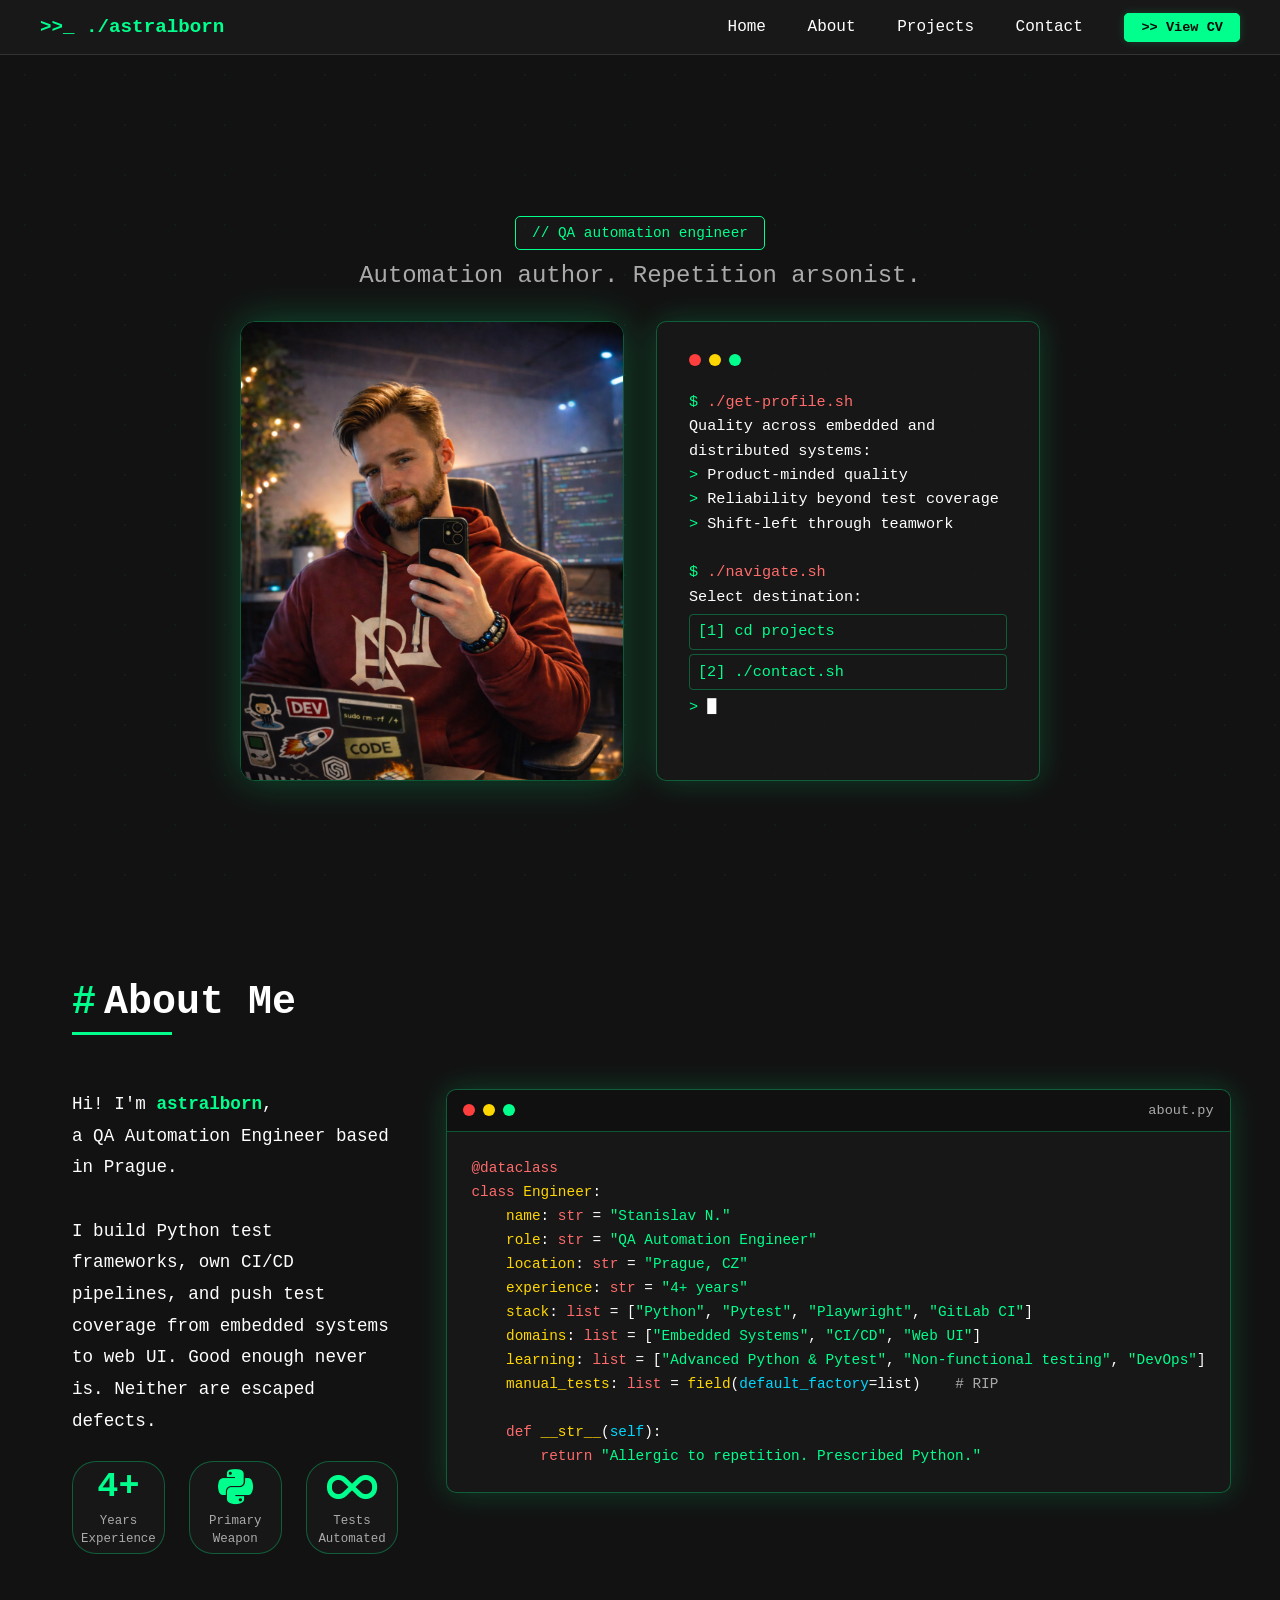
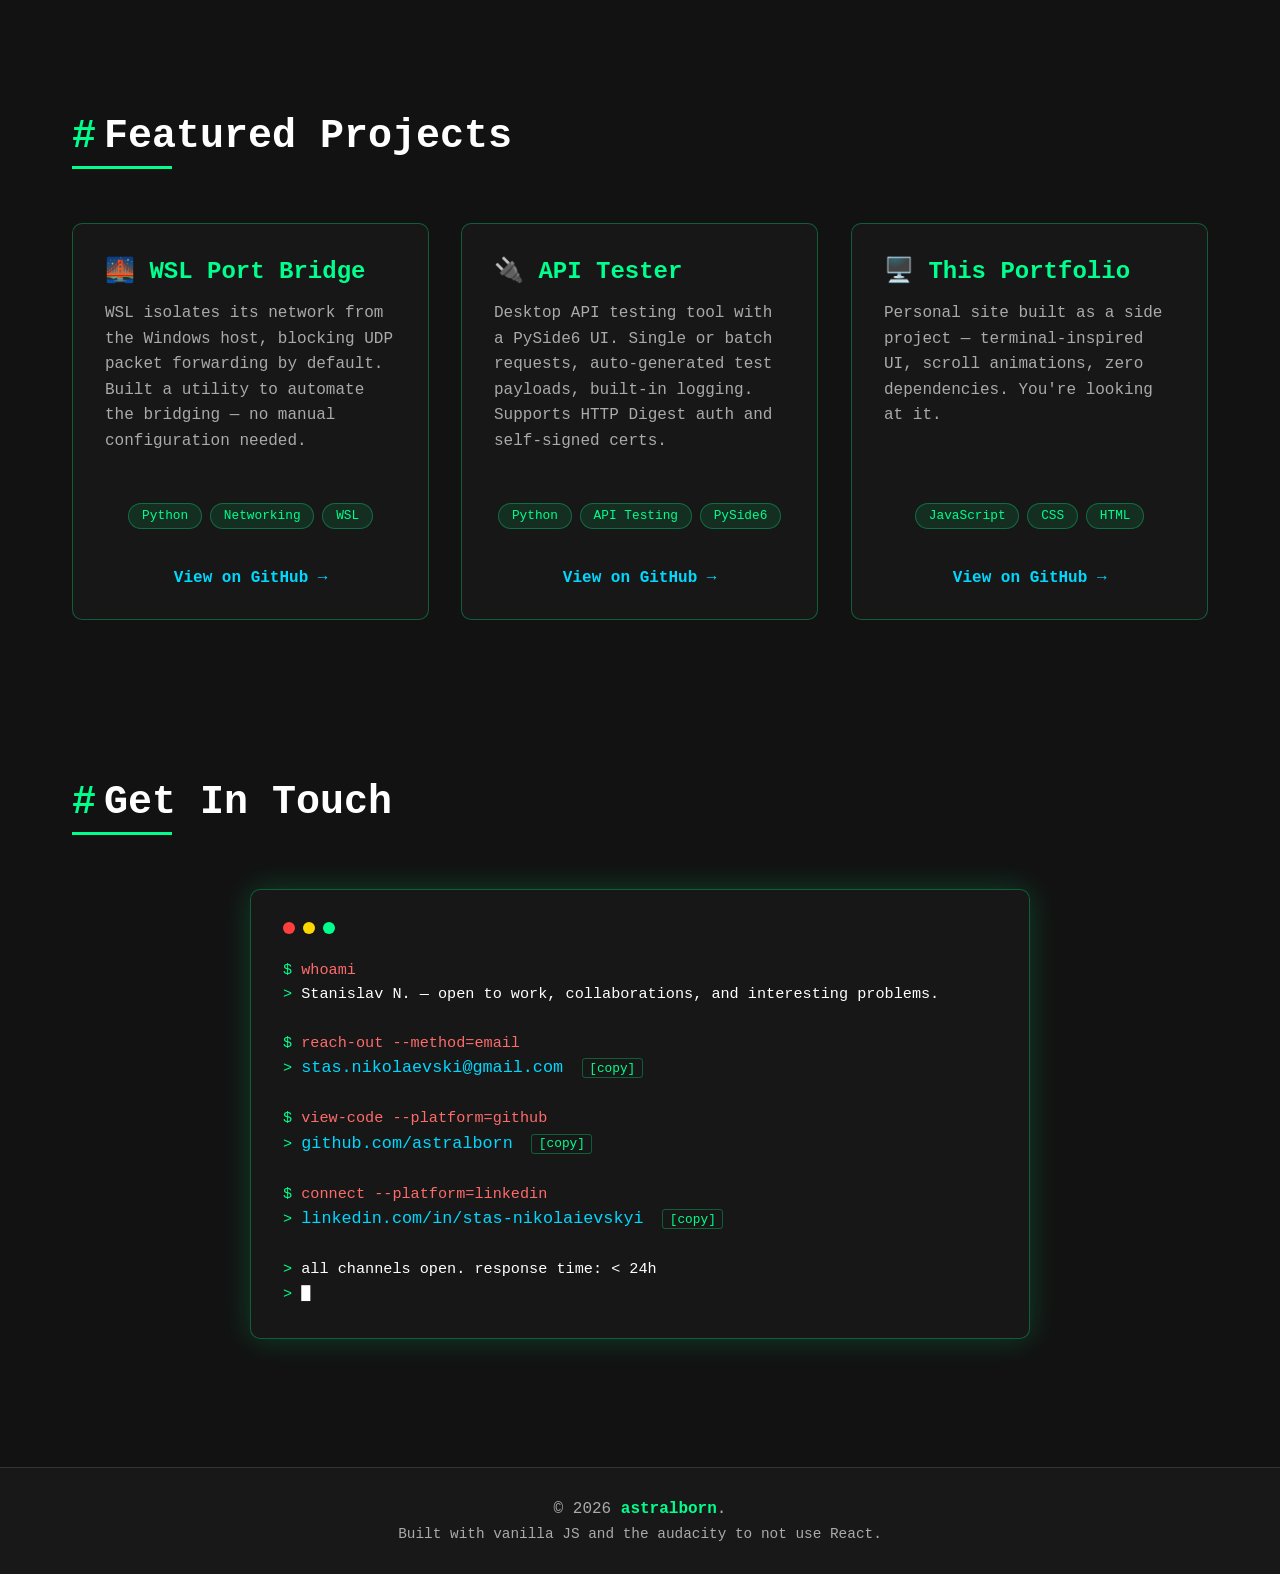
==== index.html @ e3ad7080 "Update hero copy to emphasize teamwork in shift-left quality" ====
<!DOCTYPE html>
<html lang="en">
<head>
    <meta charset="UTF-8">
    <meta name="viewport" content="width=device-width, initial-scale=1.0">
    <title>astralborn | Personal Web </title>
    <meta name="description" content="Stanislav N. — QA Automation Engineer based in Prague. Python, Pytest, Playwright, embedded systems, CI/CD.">
    <meta name="author" content="astralborn">
    <link rel="icon" href="src/assets/images/favicon.svg" type="image/svg+xml">
    <meta name="theme-color" content="#121212">

    <meta property="og:title" content="Stanislav N. — QA Automation Engineer">
    <meta property="og:description" content="QA Automation Engineer based in Prague. Python, Pytest, Playwright, embedded systems, CI/CD.">
    <meta property="og:type" content="website">
    <meta property="og:url" content="https://astralborn.github.io">
    <meta property="og:image" content="https://astralborn.github.io/src/assets/images/mockup.png">
    <meta name="twitter:card" content="summary_large_image">
    <meta name="twitter:title" content="Stanislav N. — QA Automation Engineer">
    <meta name="twitter:description" content="QA Automation Engineer based in Prague. Python, Pytest, Playwright, embedded systems, CI/CD.">
    <meta name="twitter:image" content="https://astralborn.github.io/src/assets/images/mockup.png">

    <link rel="stylesheet" href="src/css/main.css">
    <link rel="stylesheet" href="src/css/components.css">
    <link rel="stylesheet" href="src/css/animations.css">
    <link rel="stylesheet" href="https://cdnjs.cloudflare.com/ajax/libs/font-awesome/6.5.0/css/all.min.css">
</head>
<body>

<nav>
    <div class="nav-content">
        <div class="logo">&gt;&gt;_ ./astralborn <span class="logo-sign"></span></div>
        <div class="hamburger" id="hamburger">
            <span></span>
            <span></span>
            <span></span>
        </div>
        <div class="nav-links" id="navLinks">
            <a href="#home">Home</a>
            <a href="#about">About</a>
            <a href="#projects">Projects</a>
            <a href="#contact">Contact</a>
            <a href="src/assets/CV_Nikolaievskyi.pdf" target="_blank" rel="noopener noreferrer" class="btn btn-primary btn-cv"> >> View CV</a>
        </div>
    </div>
</nav>

<section class="hero" id="home">
    <div class="hero-content fade-in">
        <div class="tag">// QA automation engineer</div>
        <h1 class="sr-only">Stanislav N. — QA Automation Engineer</h1>
        <p class="subtitle">Automation author. Repetition arsonist.</p>

        <div class="hero-grid">
            <!-- PHOTO LEFT -->
            <img src="src/assets/images/photo.png" alt="" class="hero-photo"/>

            <!-- TERMINAL RIGHT -->
            <div class="terminal-window hero-terminal">
                <div class="terminal-header">
                    <div class="terminal-dot dot-red"></div>
                    <div class="terminal-dot dot-yellow"></div>
                    <div class="terminal-dot dot-green"></div>
                </div>
                <div class="terminal-text">
                    <p><span class="prompt">$</span> <span class="command">./get-profile.sh</span></p>
                    <p class="output">Quality across embedded and distributed systems:</p>
                    <p class="output"><span class="prompt">&gt;</span> Product-minded quality</p>
                    <p class="output"><span class="prompt">&gt;</span> Reliability beyond test coverage</p>
                    <p class="output"><span class="prompt">&gt;</span> Shift-left through teamwork</p>
                    <br>
                    <p><span class="prompt">$</span> <span class="command">./navigate.sh</span></p>
                    <p class="output">Select destination:</p>
                    <a href="#projects" class="terminal-nav-link">[1] cd projects</a>
                    <a href="#contact" class="terminal-nav-link">[2] ./contact.sh</a>
                    <p><span class="prompt">&gt;</span> <span class="cursor">█</span></p>
                </div>
            </div>
        </div>
    </div>
</section>

<section id="about">
    <h2>About Me</h2>
    <div class="about-container">
        <div class="about-content about-content--custom fade-in">
            <div class="about-text about-text-col">
                <p class="about-intro">
                    Hi! I'm <span class="highlight">astralborn</span>,<br>
                    a QA Automation Engineer based in Prague.<br><br>
                    I build Python test frameworks, own CI/CD pipelines, and push test coverage
                    from embedded systems to web UI. Good enough never is. Neither are escaped defects.
                </p>
                <div class="about-stats about-stats--push">
                    <div class="stat-item">
                        <div class="stat-number">4+</div>
                        <div class="stat-label">Years Experience</div>
                    </div>
                    <div class="stat-item">
                        <i class="fa-brands fa-python stat-icon"></i>
                        <div class="stat-label">Primary Weapon</div>
                    </div>
                    <div class="stat-item">
                        <i class="fa-solid fa-infinity stat-icon"></i>
                        <div class="stat-label">Tests Automated</div>
                    </div>
                </div>
            </div>

            <div class="about-image">
                <div class="code-window">
                    <div class="code-header">
                        <div class="code-dot dot-red"></div>
                        <div class="code-dot dot-yellow"></div>
                        <div class="code-dot dot-green"></div>
                        <span class="code-title">about.py</span>
                    </div>
                    <div class="code-content code-content--large">
<pre><code><span class="code-keyword">@dataclass</span>
<span class="code-keyword">class</span> <span class="code-variable">Engineer</span>:
    <span class="code-variable">name</span>: <span class="code-keyword">str</span> = <span class="code-string">"Stanislav N."</span>
    <span class="code-variable">role</span>: <span class="code-keyword">str</span> = <span class="code-string">"QA Automation Engineer"</span>
    <span class="code-variable">location</span>: <span class="code-keyword">str</span> = <span class="code-string">"Prague, CZ"</span>
    <span class="code-variable">experience</span>: <span class="code-keyword">str</span> = <span class="code-string">"4+ years"</span>
    <span class="code-variable">stack</span>: <span class="code-keyword">list</span> = [<span class="code-string">"Python"</span>, <span class="code-string">"Pytest"</span>, <span class="code-string">"Playwright"</span>, <span class="code-string">"GitLab CI"</span>]
    <span class="code-variable">domains</span>: <span class="code-keyword">list</span> = [<span class="code-string">"Embedded Systems"</span>, <span class="code-string">"CI/CD"</span>, <span class="code-string">"Web UI"</span>]
    <span class="code-variable">learning</span>: <span class="code-keyword">list</span> = [<span class="code-string">"Advanced Python & Pytest"</span>, <span class="code-string">"Non-functional testing"</span>, <span class="code-string">"DevOps"</span>]
    <span class="code-variable">manual_tests</span>: <span class="code-keyword">list</span> = <span class="code-variable">field</span>(<span class="code-property">default_factory</span>=list)    <span class="code-comment"># RIP</span>

    <span class="code-keyword">def</span> <span class="code-variable">__str__</span>(<span class="code-property">self</span>):
        <span class="code-keyword">return</span> <span class="code-string">"Allergic to repetition. Prescribed Python."</span></code></pre>
                    </div>
                </div>
            </div>
        </div>
    </div>
</section>

<section id="projects">
    <h2>Featured Projects</h2>
    <div class="projects-grid">
        <div class="project-card project-card--col fade-in">
            <h3>🌉 WSL Port Bridge</h3>
            <p>WSL isolates its network from the Windows host, blocking UDP packet forwarding by default. Built a utility to automate the bridging — no manual configuration needed.</p>
            <div class="project-card-footer">
                <div class="blog-tags blog-tags--center">
                    <span class="blog-tag">Python</span>
                    <span class="blog-tag">Networking</span>
                    <span class="blog-tag">WSL</span>
                </div>
                <a href="https://github.com/Astralborn/WindowsWslPortBridge" target="_blank" rel="noopener noreferrer" class="project-link">View on GitHub &rarr;</a>
            </div>
        </div>

        <div class="project-card project-card--col project-card--delay-1 fade-in">
            <h3>🔌 API Tester</h3>
            <p>Desktop API testing tool with a PySide6 UI. Single or batch requests, auto-generated test payloads, built-in logging. Supports HTTP Digest auth and self-signed certs.</p>
            <div class="project-card-footer">
                <div class="blog-tags blog-tags--center">
                    <span class="blog-tag">Python</span>
                    <span class="blog-tag">API Testing</span>
                    <span class="blog-tag">PySide6</span>
                </div>
                <a href="https://github.com/Astralborn/API-tester" target="_blank" rel="noopener noreferrer" class="project-link">View on GitHub &rarr;</a>
            </div>
        </div>

        <div class="project-card project-card--col project-card--delay-2 fade-in">
            <h3>🖥️ This Portfolio</h3>
            <p>Personal site built as a side project — terminal-inspired UI, scroll animations, zero dependencies. You're looking at it.</p>
            <div class="project-card-footer">
                <div class="blog-tags blog-tags--center">
                    <span class="blog-tag">JavaScript</span>
                    <span class="blog-tag">CSS</span>
                    <span class="blog-tag">HTML</span>
                </div>
                <a href="https://github.com/astralborn/astralborn.github.io" target="_blank" rel="noopener noreferrer" class="project-link">View on GitHub &rarr;</a>
            </div>
        </div>
    </div>
</section>

<section id="contact">
    <h2>Get In Touch</h2>
    <div class="contact-container">
        <div class="terminal-window contact-terminal fade-in">
            <div class="terminal-header">
                <div class="terminal-dot dot-red"></div>
                <div class="terminal-dot dot-yellow"></div>
                <div class="terminal-dot dot-green"></div>
            </div>
            <div class="terminal-text contact-terminal-text">

                <p><span class="prompt">$</span><span class="command"> whoami</span></p>
                <p><span class="prompt">&gt;</span> <span class="output">Stanislav N. — open to work, collaborations, and interesting problems.</span></p>

                <br>

                <p><span class="prompt">$</span><span class="command"> reach-out --method=email</span></p>
                <p>
                    <span class="prompt">&gt;</span>
                    <a href="mailto:stas.nikolaevski@gmail.com" class="link contact-link">stas.nikolaevski@gmail.com</a>
                    <button class="copy-btn" data-copy="stas.nikolaevski@gmail.com">[copy]</button>
                </p>

                <br>

                <p><span class="prompt">$</span><span class="command"> view-code --platform=github</span></p>
                <p>
                    <span class="prompt">&gt;</span>
                    <a href="https://github.com/astralborn" target="_blank" rel="noopener noreferrer" class="link contact-link">github.com/astralborn</a>
                    <button class="copy-btn" data-copy="github.com/astralborn">[copy]</button>
                </p>

                <br>

                <p><span class="prompt">$</span><span class="command"> connect --platform=linkedin</span></p>
                <p>
                    <span class="prompt">&gt;</span>
                    <a href="https://linkedin.com/in/stas-nikolaievskyi" target="_blank" rel="noopener noreferrer" class="link contact-link">linkedin.com/in/stas-nikolaievskyi</a>
                    <button class="copy-btn" data-copy="linkedin.com/in/stas-nikolaievskyi">[copy]</button>
                </p>

                <br>
                <p><span class="prompt">&gt;</span> <span class="output">all channels open. response time: &lt; 24h</span></p>
                <p><span class="prompt">&gt;</span> <span class="cursor">█</span></p>

            </div>
        </div>
    </div>
</section>

<footer>
    <p>&copy; <span id="year"></span> <span class="signature">astralborn</span>.</p>
    <p class="footer-sub">Built with vanilla JS and the audacity to not use React.</p>
</footer>

<script src="src/js/main.js"></script>
</body>
</html>

<!-- End of file -->
---- src/css/main.css ----
* {
    margin: 0;
    padding: 0;
    box-sizing: border-box;
}

.sr-only {
    position: absolute;
    width: 1px;
    height: 1px;
    padding: 0;
    margin: -1px;
    overflow: hidden;
    clip: rect(0, 0, 0, 0);
    white-space: nowrap;
    border: 0;
}


/* ── Base ────────────────────────────────────────────────── */

body {
    font-family: 'Courier New', monospace;
    background: #121212;
    color: #fff;
    overflow-x: hidden;
}

body::before {
    content: '';
    position: fixed;
    top: 0;
    left: 0;
    width: 100%;
    height: 100%;
    background-image: radial-gradient(#00FF8C 1px, transparent 1px);
    background-size: 50px 50px;
    opacity: 0.05;
    z-index: -1;
    pointer-events: none;
}

/* ── Nav ─────────────────────────────────────────────────── */

nav {
    position: fixed;
    top: 0;
    width: 100%;
    background: rgba(26, 26, 26, 0.95);
    border-bottom: 1px solid #333;
    padding: 1rem 2rem;
    z-index: 1000;
    backdrop-filter: blur(10px);
}

.nav-content {
    max-width: 1200px;
    margin: 0 auto;
    display: flex;
    justify-content: space-between;
    align-items: center;
}

.logo {
    color: #00FF8C;
    font-size: 1.2rem;
    font-weight: bold;
    cursor: pointer;
}

.nav-links a {
    color: #fff;
    text-decoration: none;
    margin-left: 2rem;
    transition: color 0.3s;
}

.nav-links a:hover { color: #00FF8C; }

.hamburger {
    display: none;
    flex-direction: column;
    cursor: pointer;
    gap: 5px;
}

.hamburger span {
    width: 25px;
    height: 3px;
    background: #00FF8C;
    transition: all 0.3s;
}

/* ── Hero ────────────────────────────────────────────────── */

.hero {
    min-height: 100vh;
    display: flex;
    align-items: center;
    justify-content: center;
    padding: 80px 2rem 2rem;
}

.hero-content {
    text-align: center;
    max-width: 800px;
}

.tag {
    display: inline-block;
    border: 1px solid #00FF8C;
    padding: 0.5rem 1rem;
    border-radius: 5px;
    background: rgba(26, 26, 26, 0.7);
    color: #00FF8C;
    margin-bottom: 0.75rem;
    font-size: 0.9rem;
}

h1 {
    font-size: 4rem;
    margin-bottom: 0.5rem;
    background: linear-gradient(45deg, #00FF8C, #00D9FF);
    -webkit-background-clip: text;
    -webkit-text-fill-color: transparent;
    background-clip: text;
}

.subtitle {
    font-size: 1.5rem;
    color: #aaa;
    margin-bottom: 1.5rem;
}

/* ── Terminal window (shared) ────────────────────────────── */

.terminal-window {
    background: rgba(26, 26, 26, 0.8);
    border: 1px solid rgba(0, 255, 140, 0.3);
    border-radius: 10px;
    padding: 2rem;
    margin: 2rem auto;
    max-width: 700px;
    text-align: left;
    box-shadow: 0 0 30px rgba(0, 255, 140, 0.2);
}

.terminal-header {
    display: flex;
    gap: 0.5rem;
    margin-bottom: 1.5rem;
}

.terminal-dot {
    width: 12px;
    height: 12px;
    border-radius: 50%;
}

.dot-red    { background: #FF3E3E; }
.dot-yellow { background: #FFD700; }
.dot-green  { background: #00FF8C; }

.terminal-text {
    font-size: 0.95rem;
    line-height: 1.6;
}

.terminal-text .prompt  { color: #00FF8C; }
.terminal-text .command { color: #FF6B6B; }
.terminal-text .output  { color: #fff; }

.terminal-text .link {
    color: #00D9FF;
    text-decoration: none;
    transition: color 0.3s;
}

.terminal-text .link:hover { color: #00FF8C; }

/* ── Buttons ─────────────────────────────────────────────── */

.btn {
    padding: 1rem 2rem;
    border-radius: 5px;
    text-decoration: none;
    font-family: 'Courier New', monospace;
    font-weight: bold;
    transition: all 0.3s;
    border: 1px solid;
}

.btn-primary {
    background: transparent;
    border-color: #00FF8C;
    color: #00FF8C;
}

.btn-primary:hover {
    background: #00FF8C;
    color: #121212;
}

/* ── Sections (shared) ───────────────────────────────────── */

section {
    padding: 5rem 2rem;
    max-width: 1200px;
    margin: 0 auto;
}

h2 {
    font-size: 2.5rem;
    margin-bottom: 1rem;
    position: relative;
    display: inline-block;
}

h2::before {
    content: '#';
    color: #00FF8C;
    margin-right: 0.5rem;
}

h2::after {
    content: '';
    position: absolute;
    bottom: -10px;
    left: 0;
    width: 100px;
    height: 3px;
    background: #00FF8C;
}

.lazy-section {
    opacity: 0;
    transform: translateY(30px);
    transition: opacity 0.6s ease-out, transform 0.6s ease-out;
}

.lazy-section.visible {
    opacity: 1;
    transform: translateY(0);
}

/* ── About ───────────────────────────────────────────────── */

.about-container { margin-top: 3rem; }

.about-content {
    display: grid;
    grid-template-columns: 1fr 1fr;
    gap: 3rem;
    align-items: start;
}

.about-text p {
    color: #aaa;
    line-height: 1.8;
    margin-bottom: 1.5rem;
}

.about-intro {
    font-size: 1.2rem;
    color: #fff !important;
}

.about-text .highlight {
    color: #00FF8C;
    font-weight: bold;
}

.about-text .link {
    color: #00D9FF;
    text-decoration: none;
    transition: color 0.3s;
}

.about-text .link:hover { color: #00FF8C; }

.about-stats {
    display: grid;
    grid-template-columns: repeat(3, 1fr);
    gap: 1.5rem;
    margin-top: 2rem;
}

.stat-item {
    aspect-ratio: 1 / 1;
    display: flex;
    flex-direction: column;
    align-items: center;
    justify-content: center;
    background: rgba(26, 26, 26, 0.8);
    border: 1px solid rgba(0, 255, 140, 0.3);
    border-radius: 24px;
    transition: all 0.3s;
}

.stat-item:hover {
    transform: translateY(-5px);
    box-shadow: 0 0 30px rgba(0, 255, 140, 0.3);
    border-color: #00FF8C;
}

.stat-number {
    font-size: 2.2rem;
    color: #00FF8C;
    font-weight: bold;
    margin-bottom: 0.4rem;
}

.stat-label {
    color: #aaa;
    font-size: 0.78rem;
    text-align: center;
    padding: 0 0.5rem;
    line-height: 1.4;
}

.about-image {
    position: sticky;
    top: 100px;
}

/* ── Code window (about.py) ──────────────────────────────── */

.code-window {
    background: rgba(26, 26, 26, 0.8);
    border: 1px solid rgba(0, 255, 140, 0.3);
    border-radius: 10px;
    overflow: hidden;
    box-shadow: 0 0 30px rgba(0, 255, 140, 0.2);
}

.code-header {
    background: rgba(0, 0, 0, 0.3);
    padding: 0.8rem 1rem;
    display: flex;
    align-items: center;
    gap: 0.5rem;
    border-bottom: 1px solid rgba(0, 255, 140, 0.3);
}

.code-dot {
    width: 12px;
    height: 12px;
    border-radius: 50%;
}

.code-title {
    color: #aaa;
    font-size: 0.85rem;
    margin-left: auto;
}

.code-content {
    padding: 1.5rem;
    overflow-x: auto;
}

.code-content pre { margin: 0; }

.code-content code {
    font-family: 'Courier New', monospace;
    font-size: 0.9rem;
    line-height: 1.6;
    color: #fff;
}

.code-keyword  { color: #FF6B6B; }
.code-variable { color: #FFD700; }
.code-property { color: #00D9FF; }
.code-string   { color: #00FF8C; }

/* ── Projects ────────────────────────────────────────────── */

.projects-grid {
    display: grid;
    grid-template-columns: repeat(auto-fit, minmax(300px, 1fr));
    gap: 2rem;
    margin-top: 3rem;
}

.project-card {
    background: rgba(26, 26, 26, 0.8);
    border: 1px solid rgba(0, 255, 140, 0.3);
    border-radius: 10px;
    padding: 2rem;
    transition: transform 0.3s, box-shadow 0.3s;
}

.project-card:hover {
    transform: translateY(-5px);
    box-shadow: 0 0 30px rgba(0, 255, 140, 0.3);
}

.project-card h3 {
    color: #00FF8C;
    margin-bottom: 1rem;
    font-size: 1.5rem;
}

.project-card p {
    color: #aaa;
    line-height: 1.6;
    margin-bottom: 1.5rem;
}

.project-link {
    color: #00D9FF;
    text-decoration: none;
    font-weight: bold;
    transition: color 0.3s;
}

.project-link:hover { color: #00FF8C; }

/* ── Contact ─────────────────────────────────────────────── */

.contact-container {
    max-width: 800px;
    margin: 3rem auto;
}

/* ── Footer ──────────────────────────────────────────────── */

footer {
    text-align: center;
    padding: 2rem;
    background: rgba(26, 26, 26, 0.9);
    border-top: 1px solid #333;
    color: #aaa;
}

footer .signature {
    color: #00FF8C;
    font-weight: bold;
    cursor: pointer;
}

/* ── Mobile ──────────────────────────────────────────────── */

@media (max-width: 768px) {
    h1 { font-size: 2.5rem; }
    h2 { font-size: 2rem; }


    .hamburger { display: flex; }

    .nav-links {
        position: fixed;
        top: 60px;
        left: -100%;
        width: 100%;
        background: rgba(26, 26, 26, 0.98);
        flex-direction: column;
        padding: 2rem;
        transition: left 0.3s ease;
        border-bottom: 1px solid #333;
    }

    .nav-links.active { left: 0; }

    .nav-links a {
        margin: 0.5rem 0;
        padding: 1rem;
        border-bottom: 1px solid rgba(0, 255, 140, 0.1);
    }

    .about-content {
        grid-template-columns: 1fr;
        gap: 2rem;
    }

    .about-image {
        position: static;
        order: -1;
    }

    .about-stats {
        grid-template-columns: repeat(3, 1fr);
        gap: 0.75rem;
    }

    .code-content  { font-size: 0.8rem; }
    .terminal-window { max-width: 100%; }
}
---- src/css/components.css ----
.code-comment {
    color: #aaa;
}


.logo-sign {
    color: #aaa;
    font-size: 0.9rem;
}

.stat-icon {
    color: #00FF8C;
    font-size: 2.5rem;
    display: block;
    margin-bottom: 0.4rem;
}


.nav-links a {
    position: relative;
    padding-bottom: 2px;
}

.nav-links a::after {
    content: '';
    position: absolute;
    bottom: -2px;
    left: 0;
    width: 0;
    height: 2px;
    background: #00FF8C;
    transition: width 0.25s ease;
}

.nav-links a.nav-active::after,
.nav-links a:hover::after {
    width: 100%;
}

.nav-links a.nav-active {
    color: #00FF8C;
}

.nav-links a.btn-cv {
    padding: 0.4rem 1rem;
    font-size: 0.85rem;
    background: #00FF8C;
    color: #0a0a0a !important;
    font-weight: bold;
    box-shadow: 0 0 8px rgba(0, 255, 140, 0.2);
    transition: all 0.3s;
}

.nav-links a.btn-cv:hover {
    background: #00e07a;
    color: #0a0a0a !important;
    box-shadow: 0 0 12px rgba(0, 255, 140, 0.35);
}

/* btn-cv gets no underline — it already has a filled background */
.nav-links a.btn-cv::after {
    display: none;
}

/* --- Hero grid --- */
.hero-grid {
    display: grid;
    grid-template-columns: 1fr 1fr;
    gap: 2rem;
    align-items: stretch;
    margin: 2rem auto;
    max-width: 900px;
    height: 380px;
}

/* --- Hero photo --- */
.hero-photo {
    width: 100%;
    height: 80%;
    object-fit: cover;
    object-position: top;
    border-radius: 15px;
    border: 1px solid rgba(0, 255, 140, 0.3);
    box-shadow: 0 0 40px rgba(0, 255, 140, 0.25);
}

/* --- Hero terminal --- */
.hero-terminal {
    height: 80%;
    margin: 0;
}

/* --- Terminal nav links --- */
.terminal-nav-link {
    display: block;
    color: #00FF8C;
    text-decoration: none;
    font-family: 'Courier New', monospace;
    padding: 0.3rem 0.5rem;
    border: 1px solid rgba(0, 255, 140, 0.3);
    border-radius: 4px;
    margin: 0.3rem 0;
    transition: all 0.2s;
}

.terminal-nav-link:hover {
    background: rgba(0, 255, 140, 0.1);
    border-color: #00FF8C;
}

/* --- Blinking cursor --- */
.cursor {
    display: inline-block;
    animation: cursor-blink 1s step-end infinite;
}

/* --- About section overrides --- */
.about-content--custom {
    grid-template-columns: 1fr 0.8fr;
}

.about-text-col {
    display: flex;
    flex-direction: column;
    justify-content: space-between;
    height: 100%;
}

.about-intro {
    font-size: 1.1rem;
    line-height: 1.8;
}

.about-stats--push {
    margin-top: auto;
}

/* --- Code content large variant --- */
.code-content--large {
    overflow-x: auto;
    max-width: 100%;
    font-size: 1.2rem;
}

/* --- Project cards --- */
.project-card--col {
    display: flex;
    flex-direction: column;
}

.project-card--delay-1 { animation-delay: 0.1s; }
.project-card--delay-2 { animation-delay: 0.2s; }

.project-card-footer {
    margin-top: auto;
    padding-top: 1.5rem;
    display: flex;
    flex-direction: column;
    gap: 1rem;
    align-items: center;
}

.blog-tags--center {
    justify-content: center;
}

/* --- Contact section --- */
.contact-terminal {
    max-width: 780px;
    margin: 3rem auto;
}

.contact-terminal-text {
    line-height: 1.6;
}

.contact-link {
    font-size: 1.05rem;
}

/* --- Copy button --- */
.copy-btn {
    background: transparent;
    border: 1px solid rgba(0, 255, 140, 0.3);
    color: #00FF8C;
    font-family: 'Courier New', monospace;
    font-size: 0.8rem;
    padding: 0.1rem 0.4rem;
    border-radius: 3px;
    cursor: pointer;
    margin-left: 0.6rem;
    transition: all 0.2s;
    vertical-align: middle;
}

.copy-btn:hover {
    background: rgba(0, 255, 140, 0.1);
    border-color: #00FF8C;
}

/* --- Project tags --- */
.blog-tags {
    display: flex;
    gap: 0.5rem;
    flex-wrap: wrap;
    margin-bottom: 1.5rem;
}

.blog-tag {
    background: rgba(0, 255, 140, 0.1);
    color: #00FF8C;
    padding: 0.3rem 0.8rem;
    border-radius: 15px;
    font-size: 0.8rem;
    border: 1px solid rgba(0, 255, 140, 0.3);
}

/* --- Footer --- */
.footer-sub {
    margin-top: 0.5rem;
    font-size: 0.9rem;
}

/* --- Mobile overrides --- */
@media (max-width: 768px) {
    .hero-grid {
        grid-template-columns: 1fr;
        height: auto;
    }

    .hero-photo {
        height: 280px;
    }

    .hero-terminal {
        height: auto;
    }

    .about-content--custom {
        grid-template-columns: 1fr;
    }

    .nav-links a::after {
        display: none;
    }
}
---- src/css/animations.css ----
@keyframes fadeIn {
    from { opacity: 0; transform: translateY(20px); }
    to { opacity: 1; transform: translateY(0); }
}

.fade-in {
    animation: fadeIn 0.6s ease-out forwards;
    will-change: opacity, transform;
}

@keyframes typing {
    from { width: 0; }
    to { width: 100%; }
}

@keyframes blink {
    50% { border-color: transparent; }
}

.typing {
    overflow: hidden;
    border-right: 2px solid #00FF8C;
    white-space: nowrap;
    animation: typing 3s steps(40) 1s 1 normal both, blink 0.5s step-end infinite;
}

@keyframes pulse {
    0%, 100% { opacity: 1; }
    50% { opacity: 0.7; }
}

@keyframes cursor-blink {
    0%, 100% { opacity: 1; }
    50% { opacity: 0; }
}
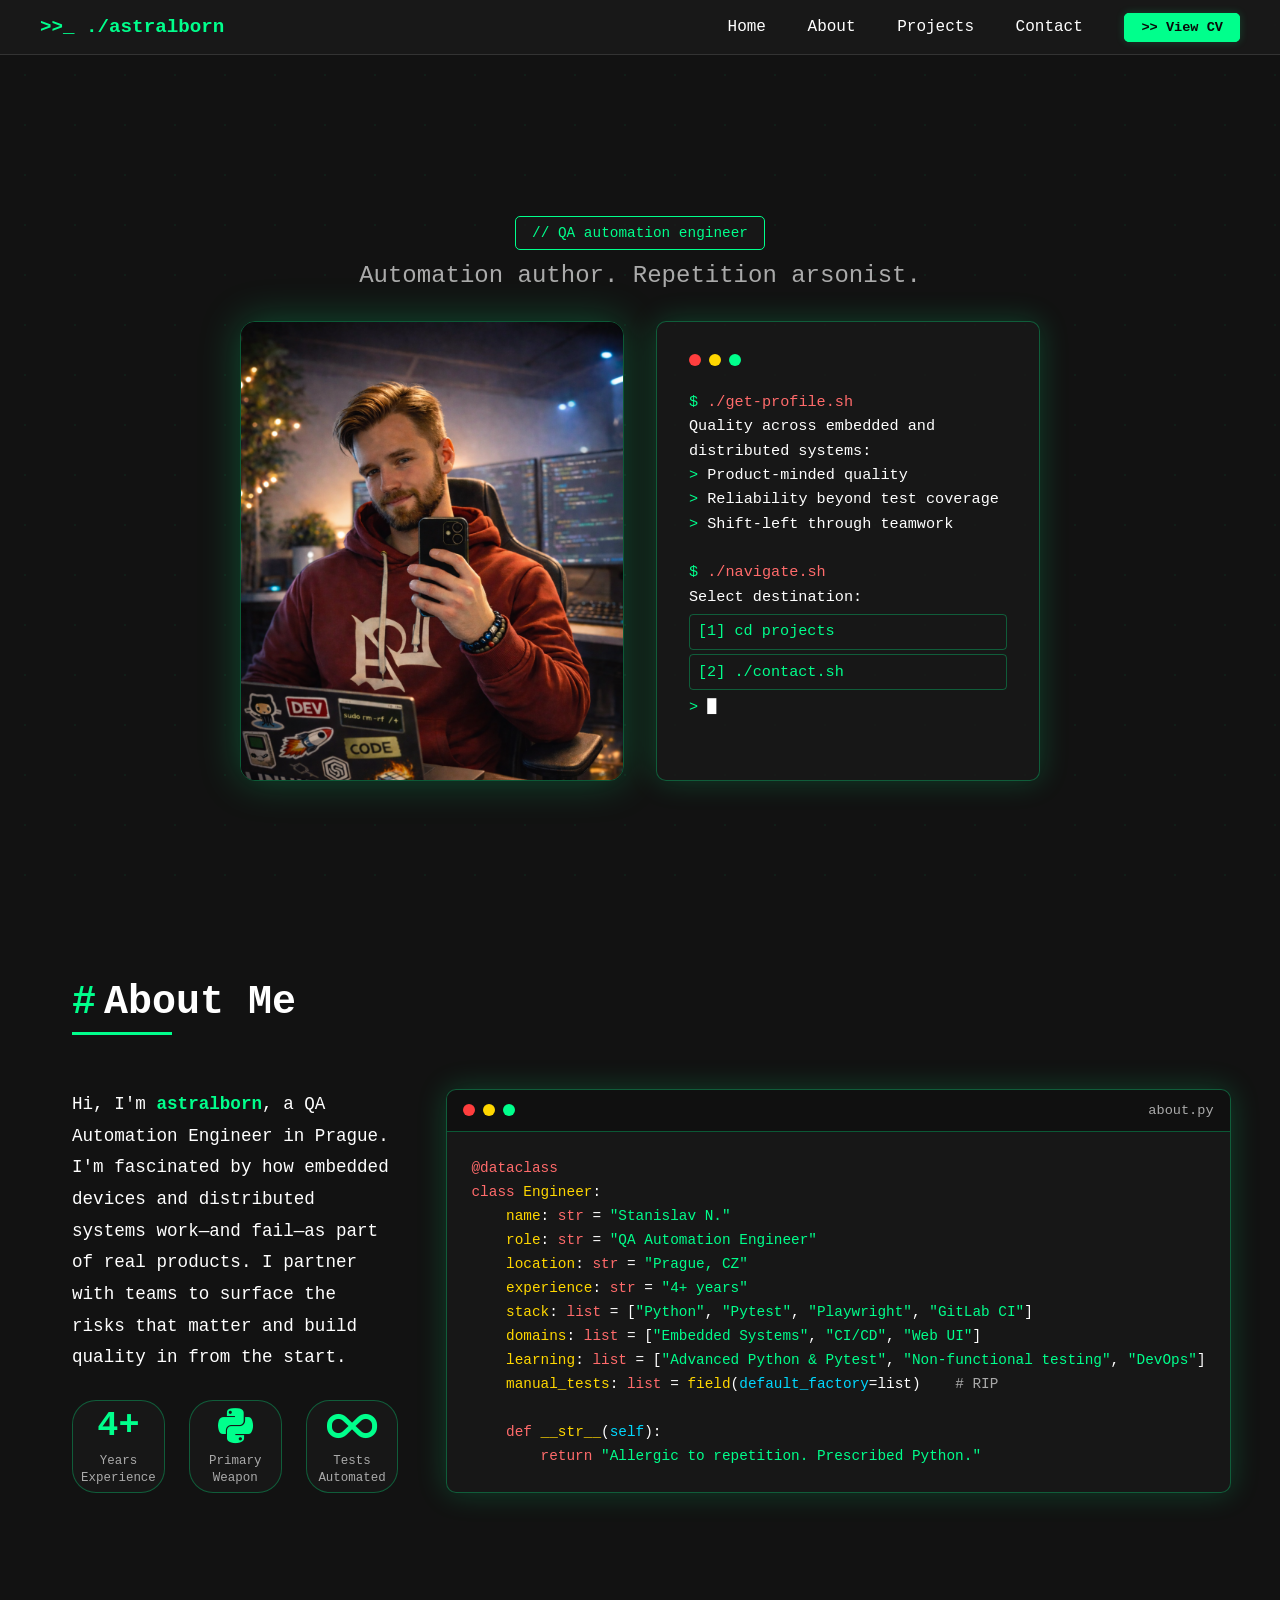
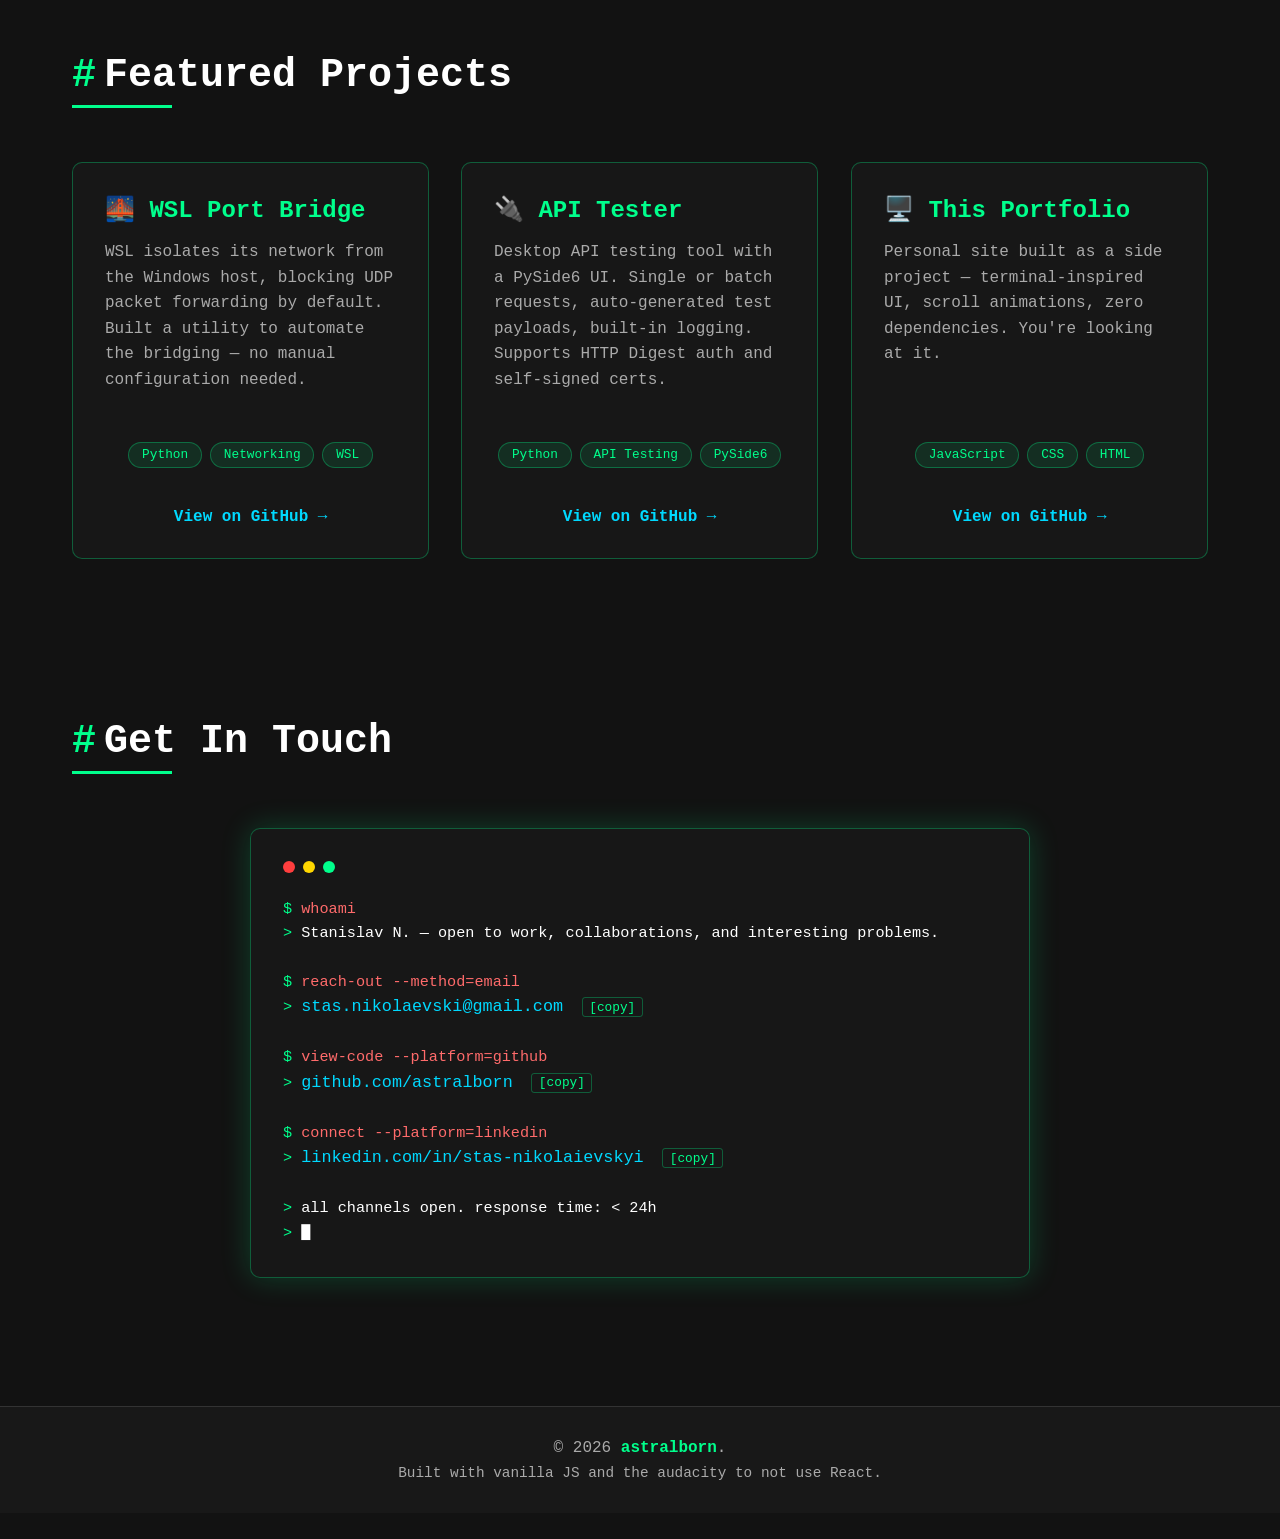
==== commit 0d1ddac5: "Revise about section to highlight collaboration, embedded systems, and product behavior" ====
--- a/index.html
+++ b/index.html
@@ -85,10 +85,9 @@
         <div class="about-content about-content--custom fade-in">
             <div class="about-text about-text-col">
                 <p class="about-intro">
-                    Hi! I'm <span class="highlight">astralborn</span>,<br>
-                    a QA Automation Engineer based in Prague.<br><br>
-                    I build Python test frameworks, own CI/CD pipelines, and push test coverage
-                    from embedded systems to web UI. Good enough never is. Neither are escaped defects.
+                    Hi, I'm <span class="highlight">astralborn</span>, a QA Automation Engineer in Prague.
+                    I'm fascinated by how embedded devices and distributed systems work—and fail—as part of real products.
+                    I partner with teams to surface the risks that matter and build quality in from the start.
                 </p>
                 <div class="about-stats about-stats--push">
                     <div class="stat-item">
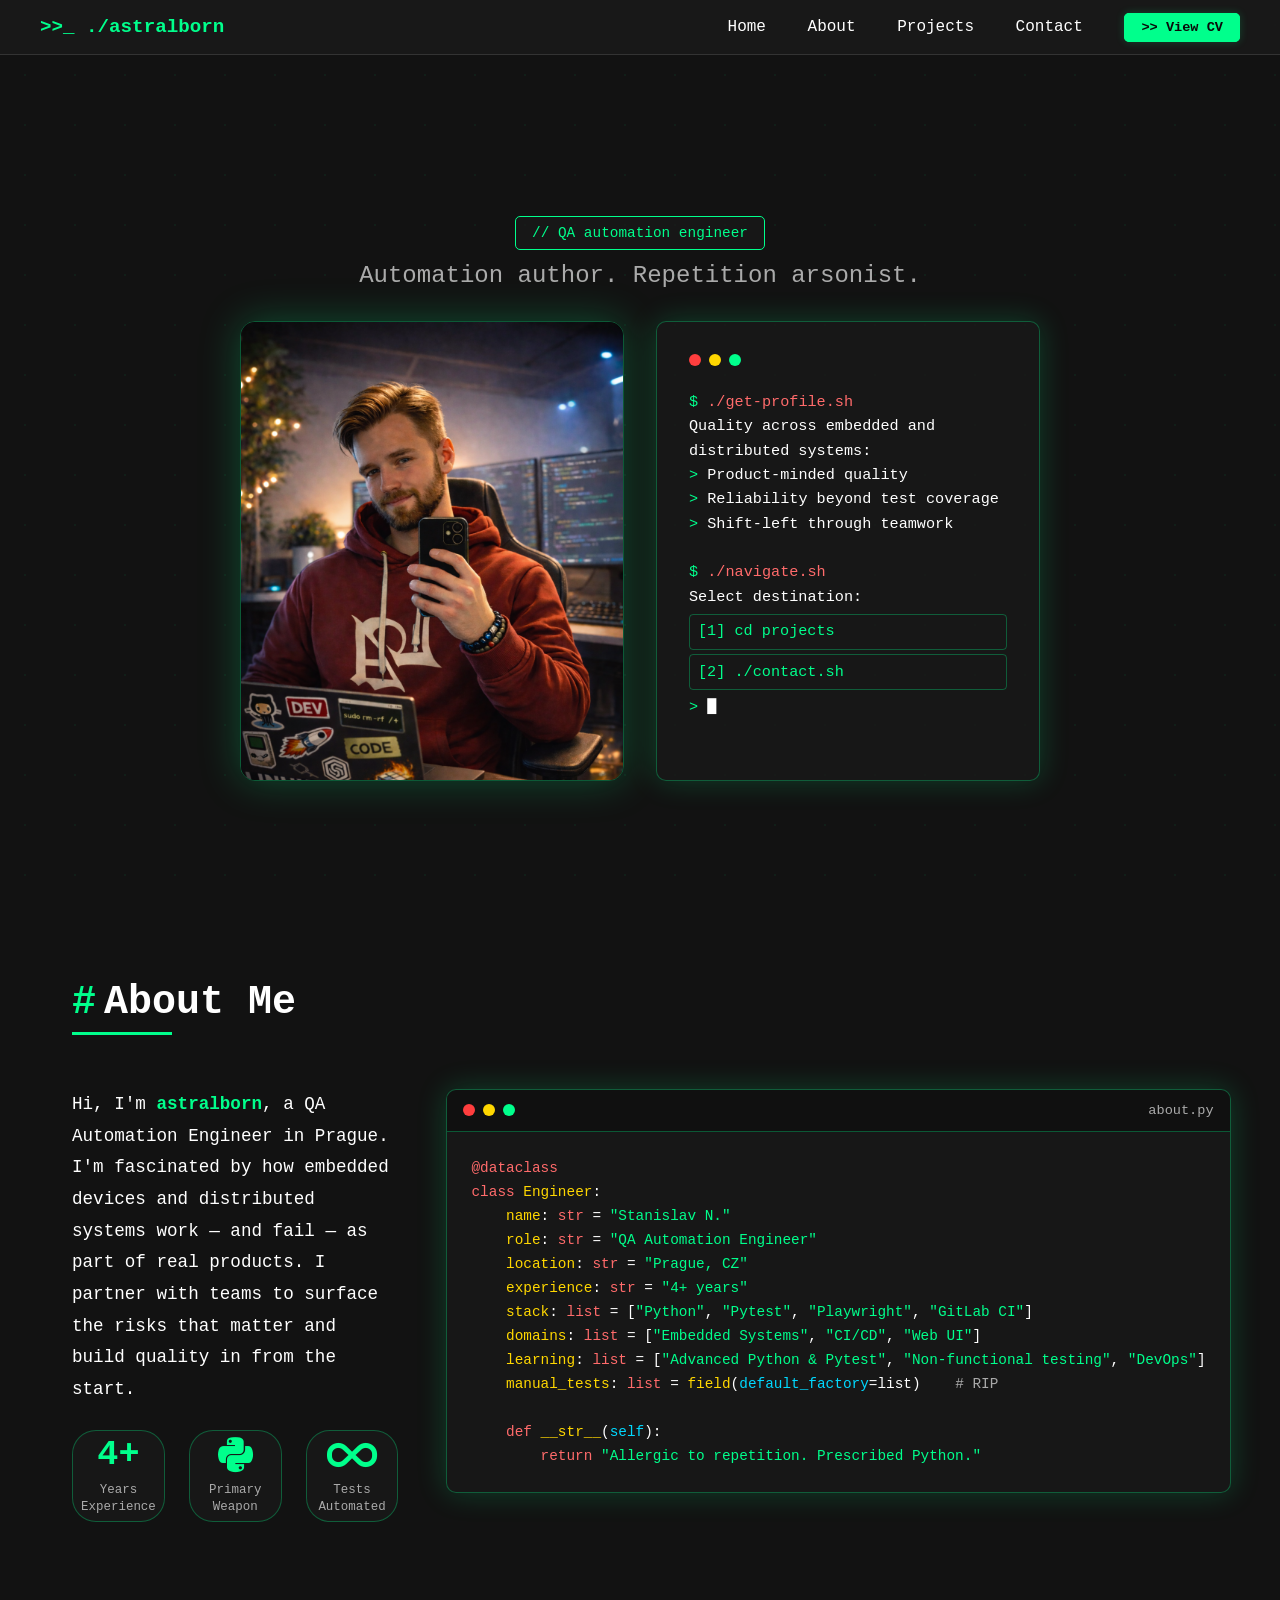
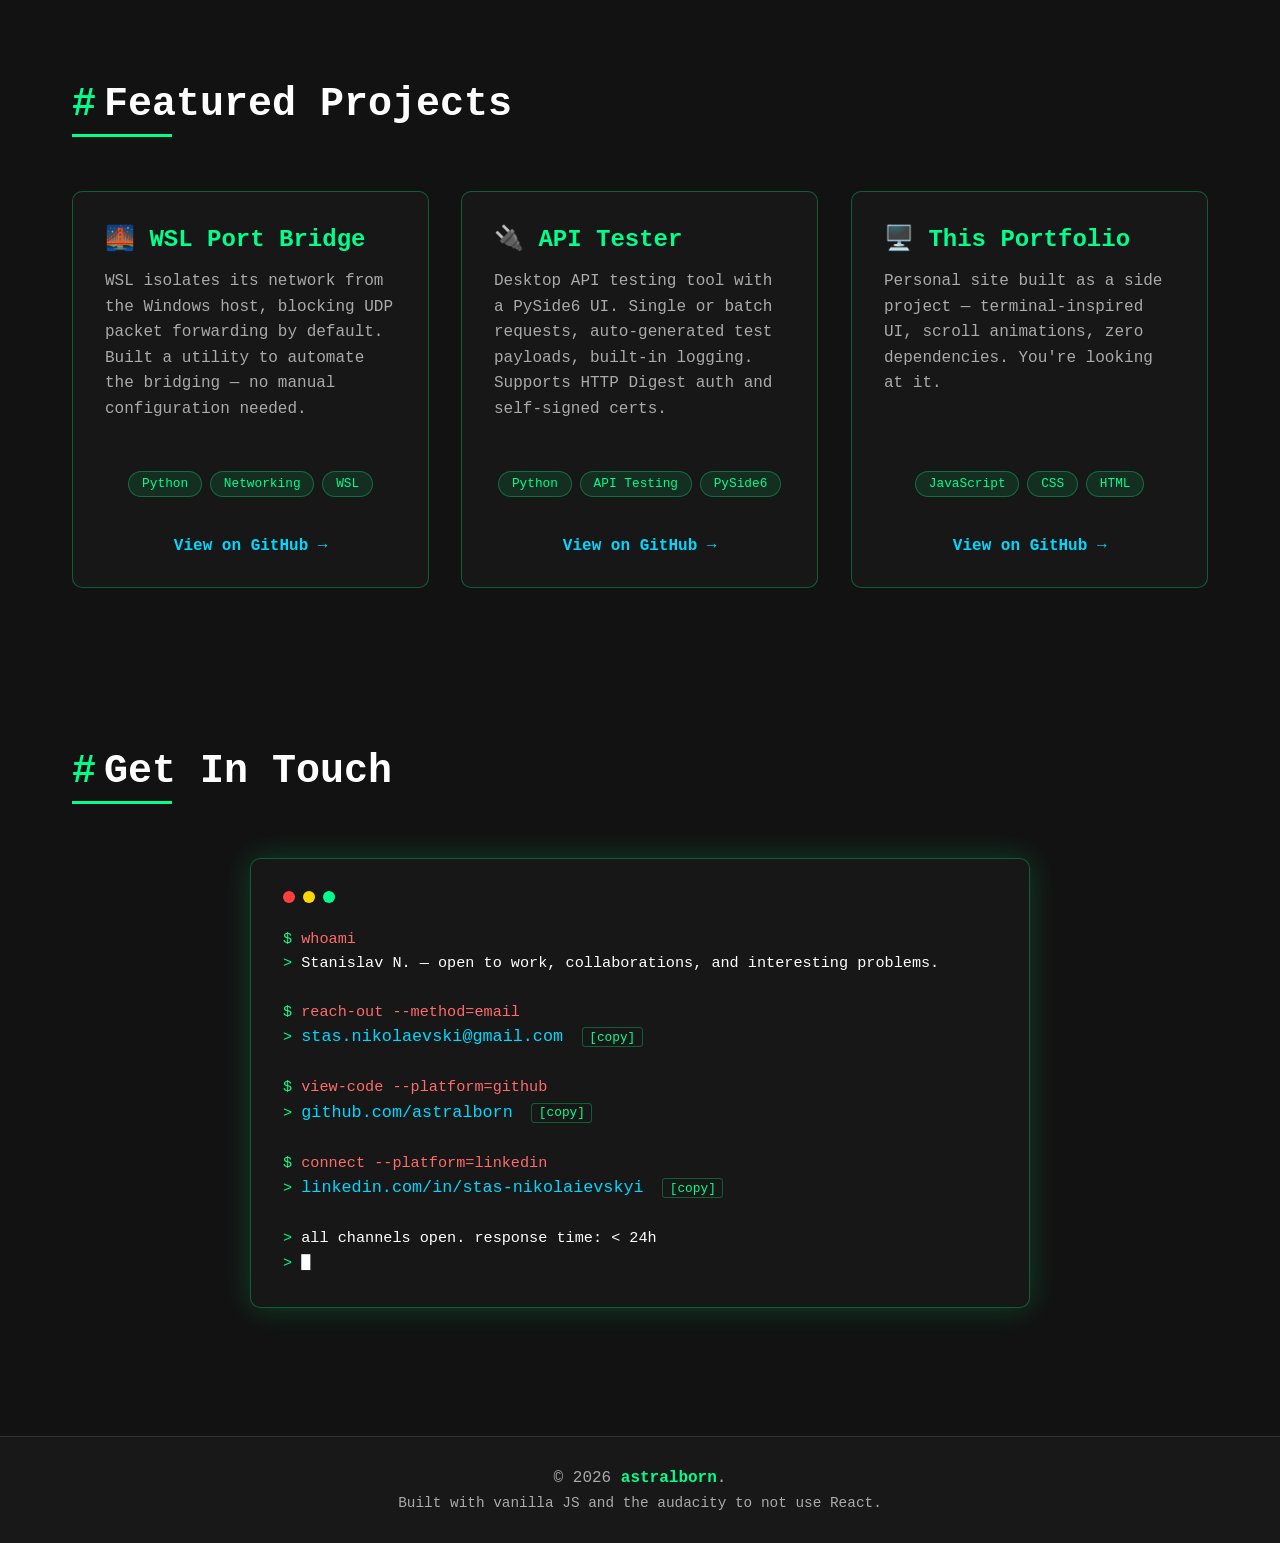
==== commit 6f1170d3: "Revise about section to highlight collaboration, embedded systems, and product behavior" ====
--- a/index.html
+++ b/index.html
@@ -86,7 +86,7 @@
             <div class="about-text about-text-col">
                 <p class="about-intro">
                     Hi, I'm <span class="highlight">astralborn</span>, a QA Automation Engineer in Prague.
-                    I'm fascinated by how embedded devices and distributed systems work—and fail—as part of real products.
+                    I'm fascinated by how embedded devices and distributed systems work — and fail — as part of real products.
                     I partner with teams to surface the risks that matter and build quality in from the start.
                 </p>
                 <div class="about-stats about-stats--push">
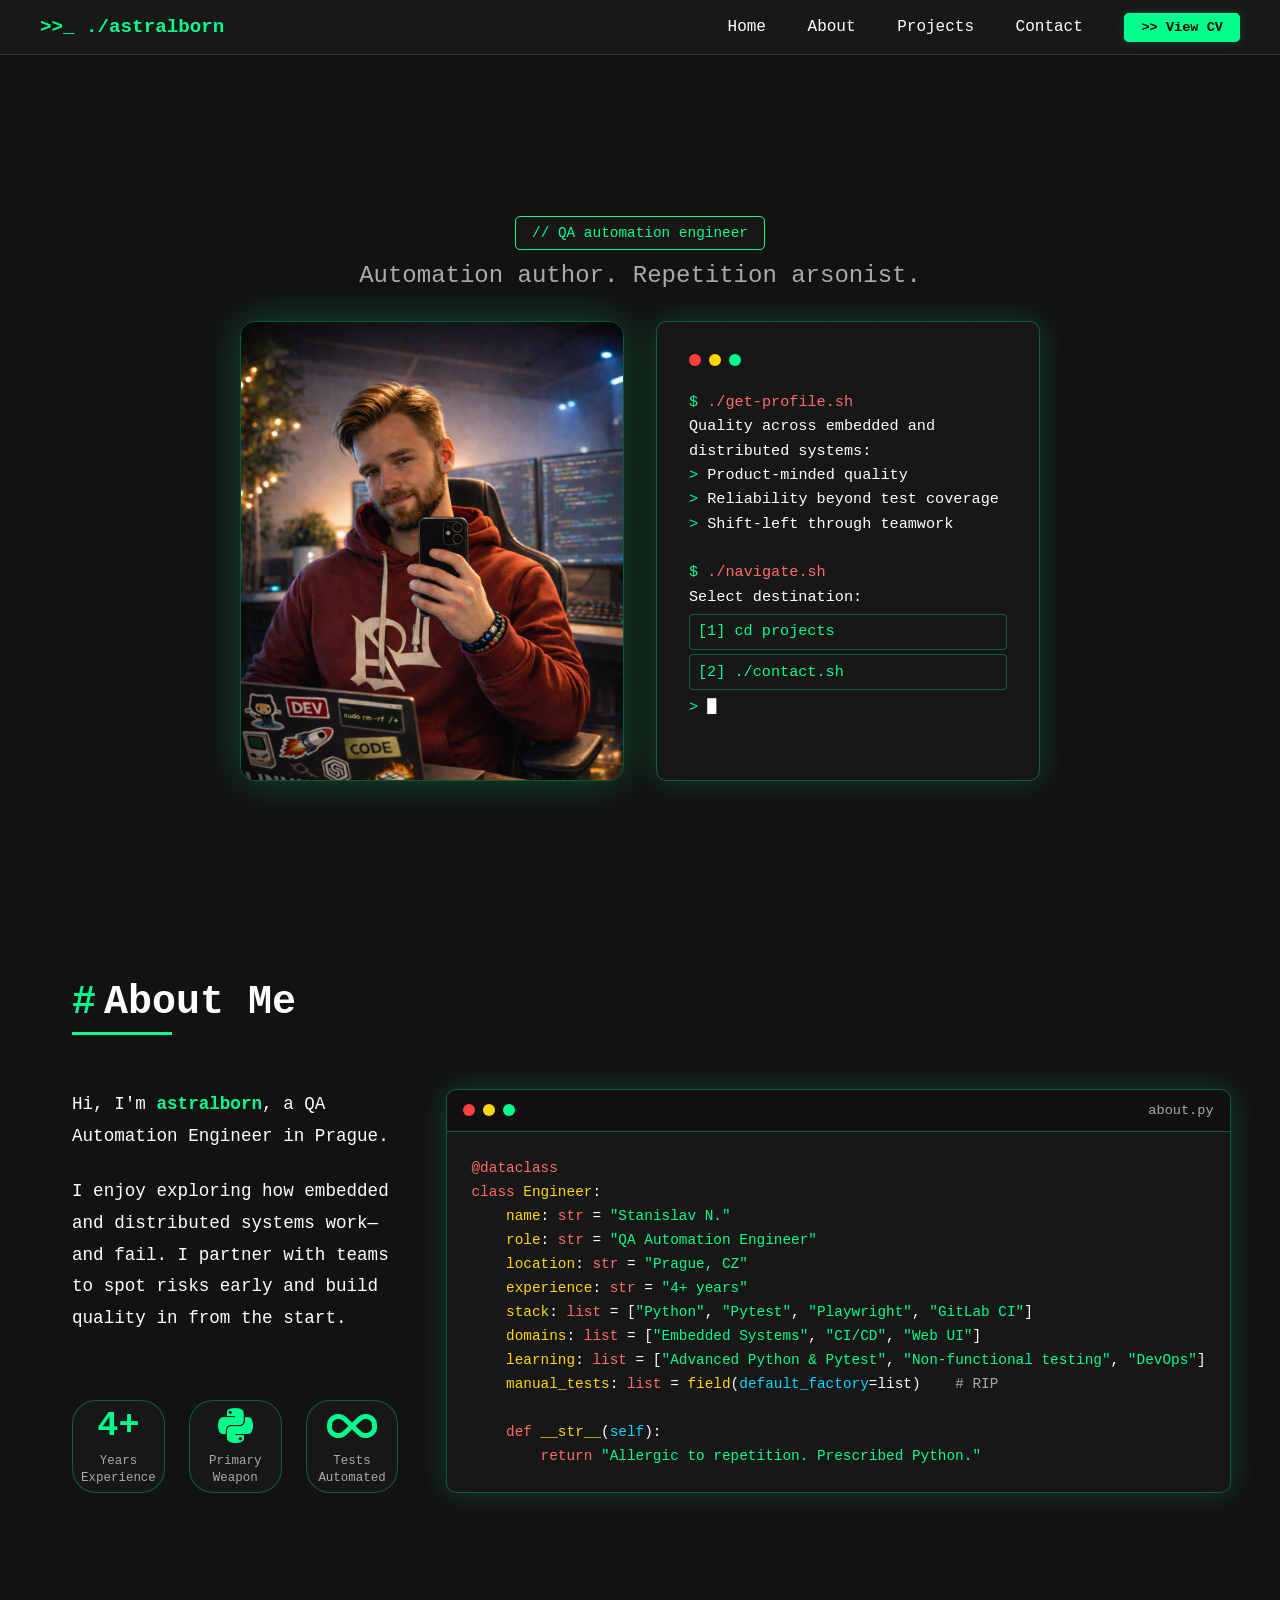
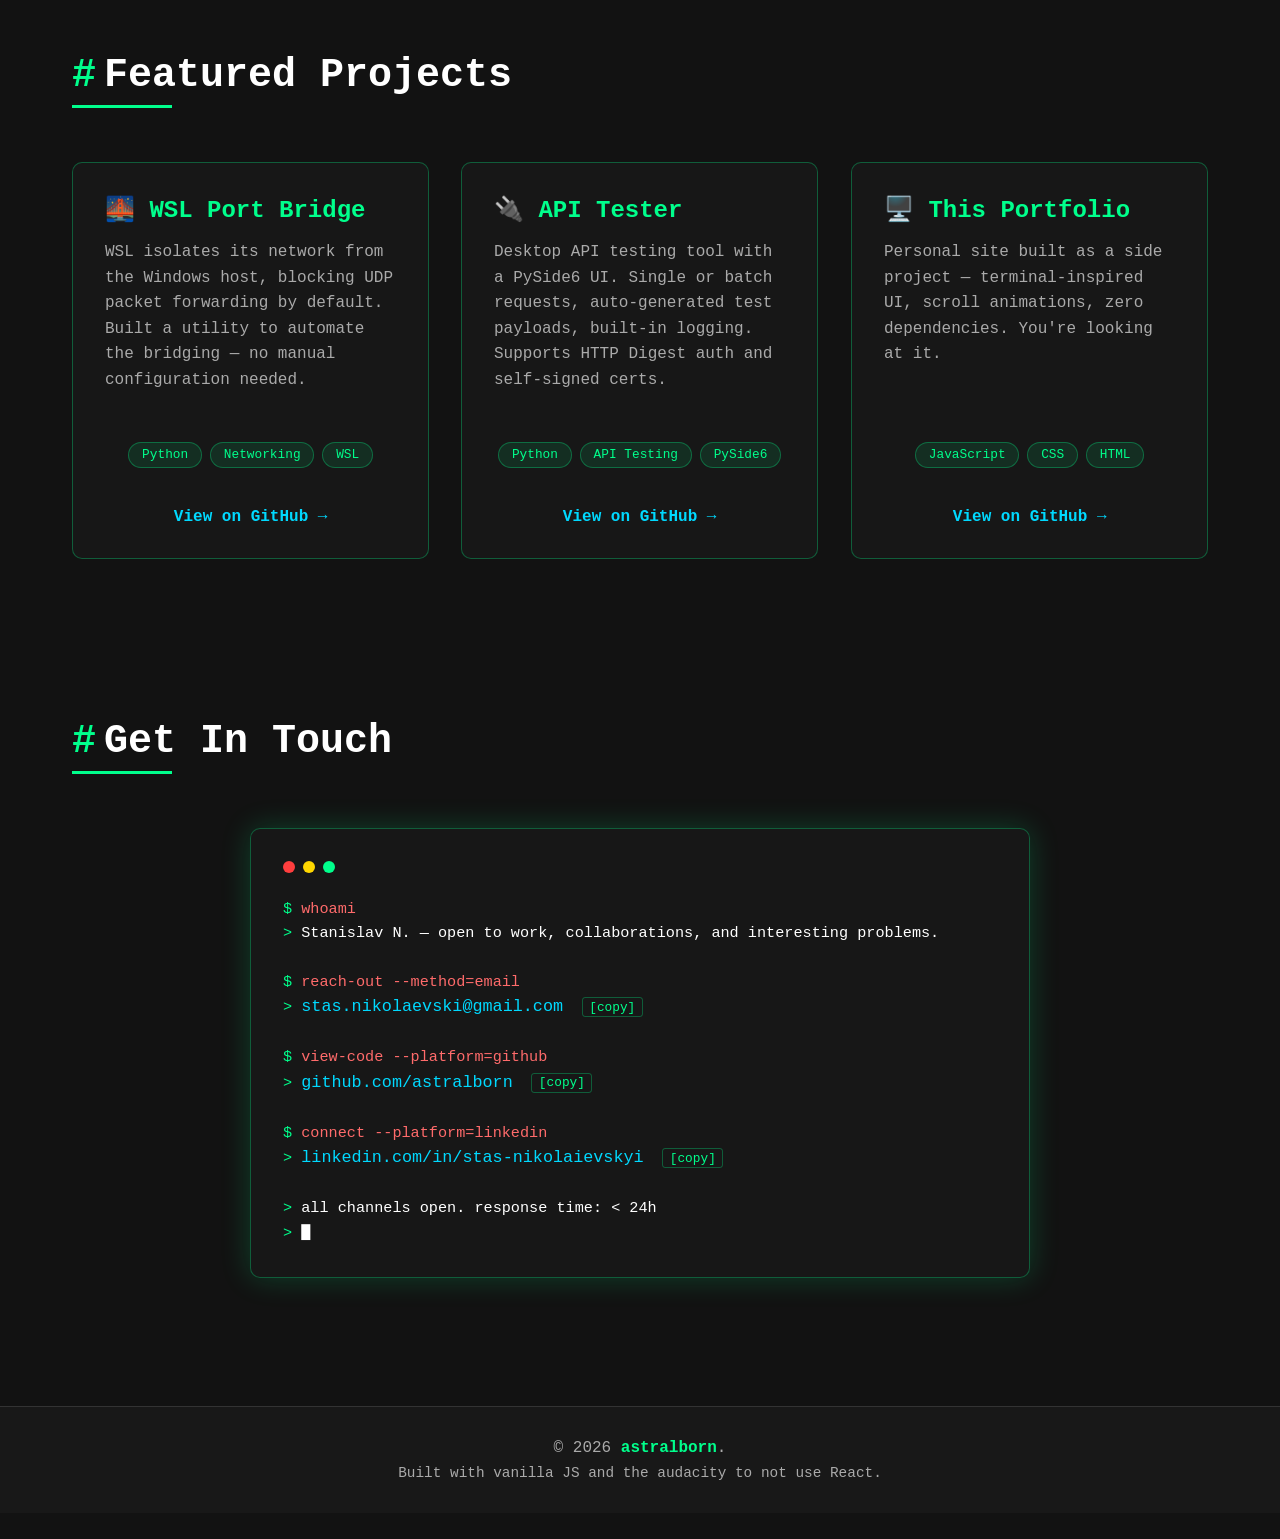
==== commit 185c8a14: "Revise about section for clarity and structure; update tests for intro content" ====
--- a/index.html
+++ b/index.html
@@ -84,11 +84,11 @@
     <div class="about-container">
         <div class="about-content about-content--custom fade-in">
             <div class="about-text about-text-col">
-                <p class="about-intro">
-                    Hi, I'm <span class="highlight">astralborn</span>, a QA Automation Engineer in Prague.
-                    I'm fascinated by how embedded devices and distributed systems work — and fail — as part of real products.
-                    I partner with teams to surface the risks that matter and build quality in from the start.
-                </p>
+                <div class="about-intro">
+                    <p>Hi, I'm <span class="highlight">astralborn</span>, a QA Automation Engineer in Prague.</p>
+                    <p>I enjoy exploring how embedded and distributed systems work—and fail.
+                    I partner with teams to spot risks early and build quality in from the start.</p>
+                </div>
                 <div class="about-stats about-stats--push">
                     <div class="stat-item">
                         <div class="stat-number">4+</div>
--- a/src/css/main.css
+++ b/src/css/main.css
@@ -265,6 +265,10 @@
     color: #fff !important;
 }
 
+.about-intro p {
+    color: #fff;
+}
+
 .about-text .highlight {
     color: #00FF8C;
     font-weight: bold;
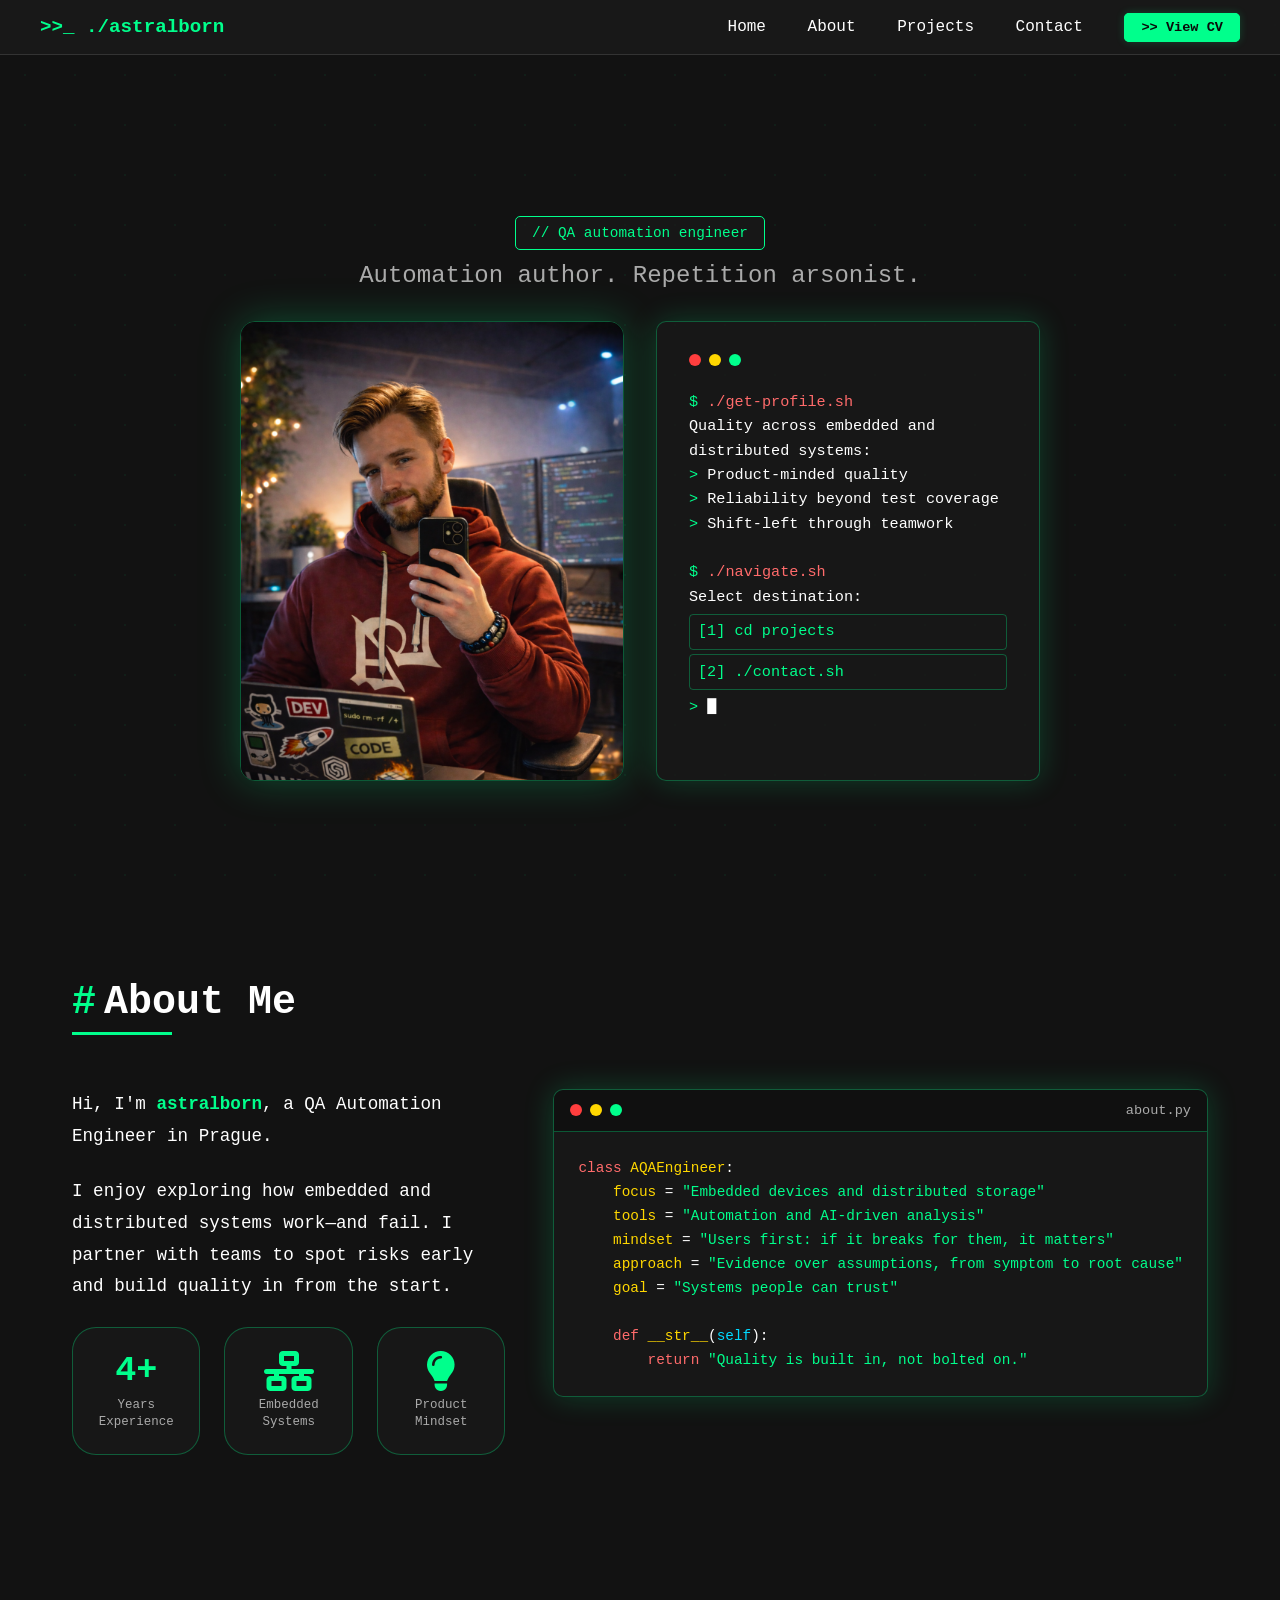
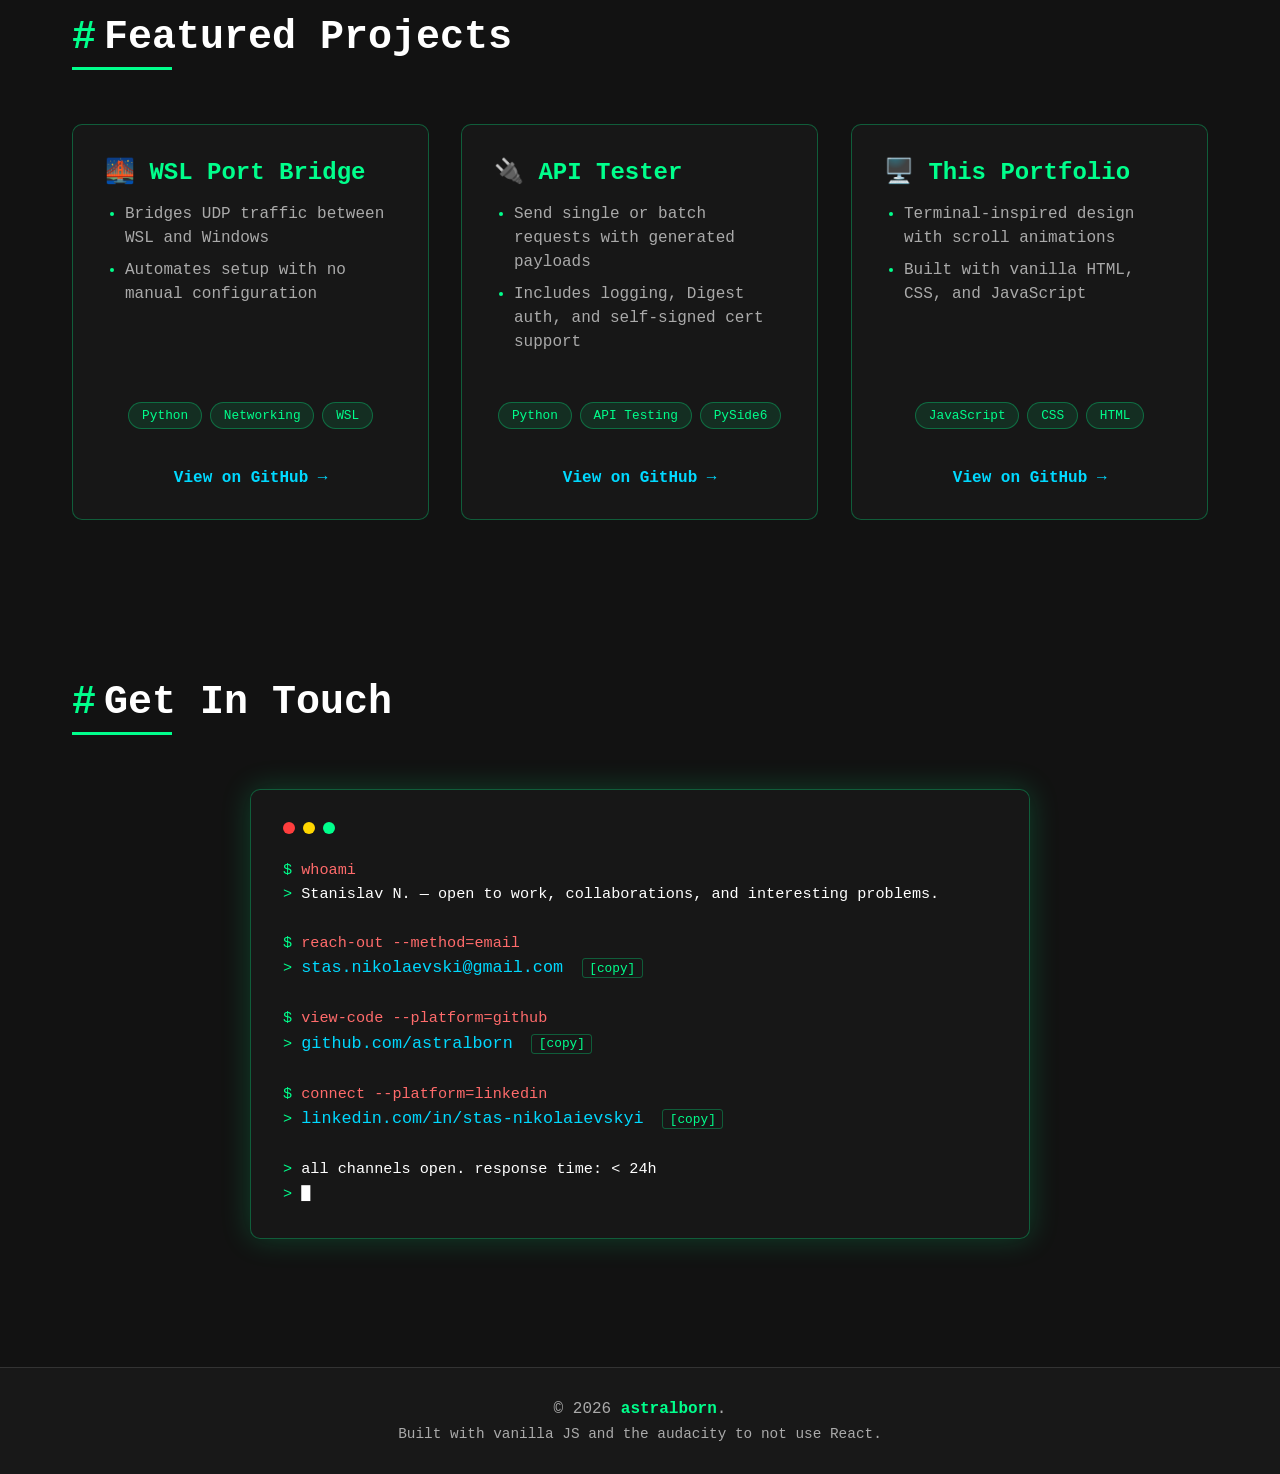
==== commit 88ca3763: "Revise about section to reflect embedded systems focus and product mindset; update project descripti" ====
--- a/index.html
+++ b/index.html
@@ -95,12 +95,12 @@
                         <div class="stat-label">Years Experience</div>
                     </div>
                     <div class="stat-item">
-                        <i class="fa-brands fa-python stat-icon"></i>
-                        <div class="stat-label">Primary Weapon</div>
+                        <i class="fa-solid fa-network-wired stat-icon"></i>
+                        <div class="stat-label">Embedded Systems</div>
                     </div>
                     <div class="stat-item">
-                        <i class="fa-solid fa-infinity stat-icon"></i>
-                        <div class="stat-label">Tests Automated</div>
+                        <i class="fa-solid fa-lightbulb stat-icon"></i>
+                        <div class="stat-label">Product Mindset</div>
                     </div>
                 </div>
             </div>
@@ -114,19 +114,15 @@
                         <span class="code-title">about.py</span>
                     </div>
                     <div class="code-content code-content--large">
-<pre><code><span class="code-keyword">@dataclass</span>
-<span class="code-keyword">class</span> <span class="code-variable">Engineer</span>:
-    <span class="code-variable">name</span>: <span class="code-keyword">str</span> = <span class="code-string">"Stanislav N."</span>
-    <span class="code-variable">role</span>: <span class="code-keyword">str</span> = <span class="code-string">"QA Automation Engineer"</span>
-    <span class="code-variable">location</span>: <span class="code-keyword">str</span> = <span class="code-string">"Prague, CZ"</span>
-    <span class="code-variable">experience</span>: <span class="code-keyword">str</span> = <span class="code-string">"4+ years"</span>
-    <span class="code-variable">stack</span>: <span class="code-keyword">list</span> = [<span class="code-string">"Python"</span>, <span class="code-string">"Pytest"</span>, <span class="code-string">"Playwright"</span>, <span class="code-string">"GitLab CI"</span>]
-    <span class="code-variable">domains</span>: <span class="code-keyword">list</span> = [<span class="code-string">"Embedded Systems"</span>, <span class="code-string">"CI/CD"</span>, <span class="code-string">"Web UI"</span>]
-    <span class="code-variable">learning</span>: <span class="code-keyword">list</span> = [<span class="code-string">"Advanced Python & Pytest"</span>, <span class="code-string">"Non-functional testing"</span>, <span class="code-string">"DevOps"</span>]
-    <span class="code-variable">manual_tests</span>: <span class="code-keyword">list</span> = <span class="code-variable">field</span>(<span class="code-property">default_factory</span>=list)    <span class="code-comment"># RIP</span>
+<pre><code><span class="code-keyword">class</span> <span class="code-variable">AQAEngineer</span>:
+    <span class="code-variable">focus</span> = <span class="code-string">"Embedded devices and distributed storage"</span>
+    <span class="code-variable">tools</span> = <span class="code-string">"Automation and AI-driven analysis"</span>
+    <span class="code-variable">mindset</span> = <span class="code-string">"Users first: if it breaks for them, it matters"</span>
+    <span class="code-variable">approach</span> = <span class="code-string">"Evidence over assumptions, from symptom to root cause"</span>
+    <span class="code-variable">goal</span> = <span class="code-string">"Systems people can trust"</span>
 
     <span class="code-keyword">def</span> <span class="code-variable">__str__</span>(<span class="code-property">self</span>):
-        <span class="code-keyword">return</span> <span class="code-string">"Allergic to repetition. Prescribed Python."</span></code></pre>
+        <span class="code-keyword">return</span> <span class="code-string">"Quality is built in, not bolted on."</span></code></pre>
                     </div>
                 </div>
             </div>
@@ -139,7 +135,10 @@
     <div class="projects-grid">
         <div class="project-card project-card--col fade-in">
             <h3>🌉 WSL Port Bridge</h3>
-            <p>WSL isolates its network from the Windows host, blocking UDP packet forwarding by default. Built a utility to automate the bridging — no manual configuration needed.</p>
+            <ul class="project-highlights">
+                <li>Bridges UDP traffic between WSL and Windows</li>
+                <li>Automates setup with no manual configuration</li>
+            </ul>
             <div class="project-card-footer">
                 <div class="blog-tags blog-tags--center">
                     <span class="blog-tag">Python</span>
@@ -152,7 +151,10 @@
 
         <div class="project-card project-card--col project-card--delay-1 fade-in">
             <h3>🔌 API Tester</h3>
-            <p>Desktop API testing tool with a PySide6 UI. Single or batch requests, auto-generated test payloads, built-in logging. Supports HTTP Digest auth and self-signed certs.</p>
+            <ul class="project-highlights">
+                <li>Send single or batch requests with generated payloads</li>
+                <li>Includes logging, Digest auth, and self-signed cert support</li>
+            </ul>
             <div class="project-card-footer">
                 <div class="blog-tags blog-tags--center">
                     <span class="blog-tag">Python</span>
@@ -165,7 +167,10 @@
 
         <div class="project-card project-card--col project-card--delay-2 fade-in">
             <h3>🖥️ This Portfolio</h3>
-            <p>Personal site built as a side project — terminal-inspired UI, scroll animations, zero dependencies. You're looking at it.</p>
+            <ul class="project-highlights">
+                <li>Terminal-inspired design with scroll animations</li>
+                <li>Built with vanilla HTML, CSS, and JavaScript</li>
+            </ul>
             <div class="project-card-footer">
                 <div class="blog-tags blog-tags--center">
                     <span class="blog-tag">JavaScript</span>
--- a/src/css/main.css
+++ b/src/css/main.css
@@ -287,6 +287,7 @@
     grid-template-columns: repeat(3, 1fr);
     gap: 1.5rem;
     margin-top: 2rem;
+    max-width: 540px;
 }
 
 .stat-item {
@@ -405,10 +406,19 @@
     font-size: 1.5rem;
 }
 
-.project-card p {
+.project-highlights {
     color: #aaa;
-    line-height: 1.6;
+    line-height: 1.5;
     margin-bottom: 1.5rem;
+    padding-left: 1.25rem;
+}
+
+.project-highlights li + li {
+    margin-top: 0.5rem;
+}
+
+.project-highlights li::marker {
+    color: #00FF8C;
 }
 
 .project-link {
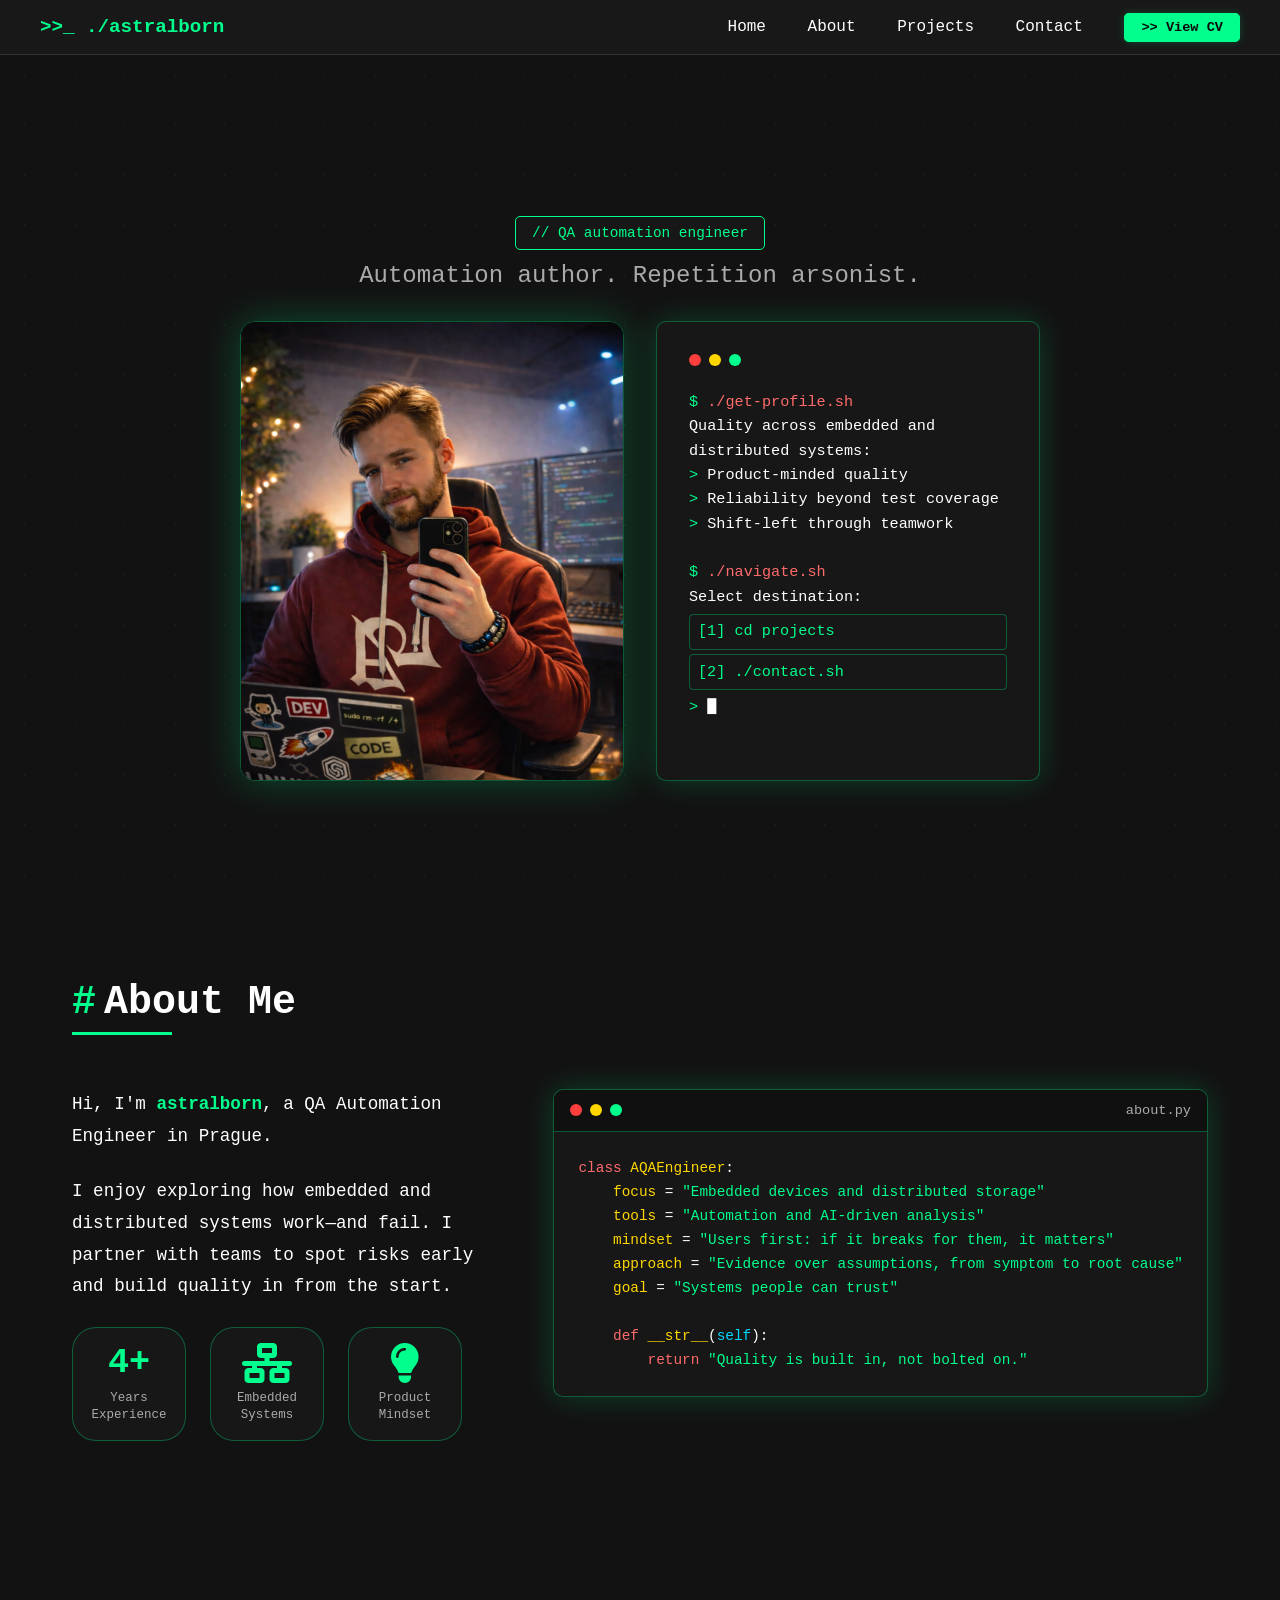
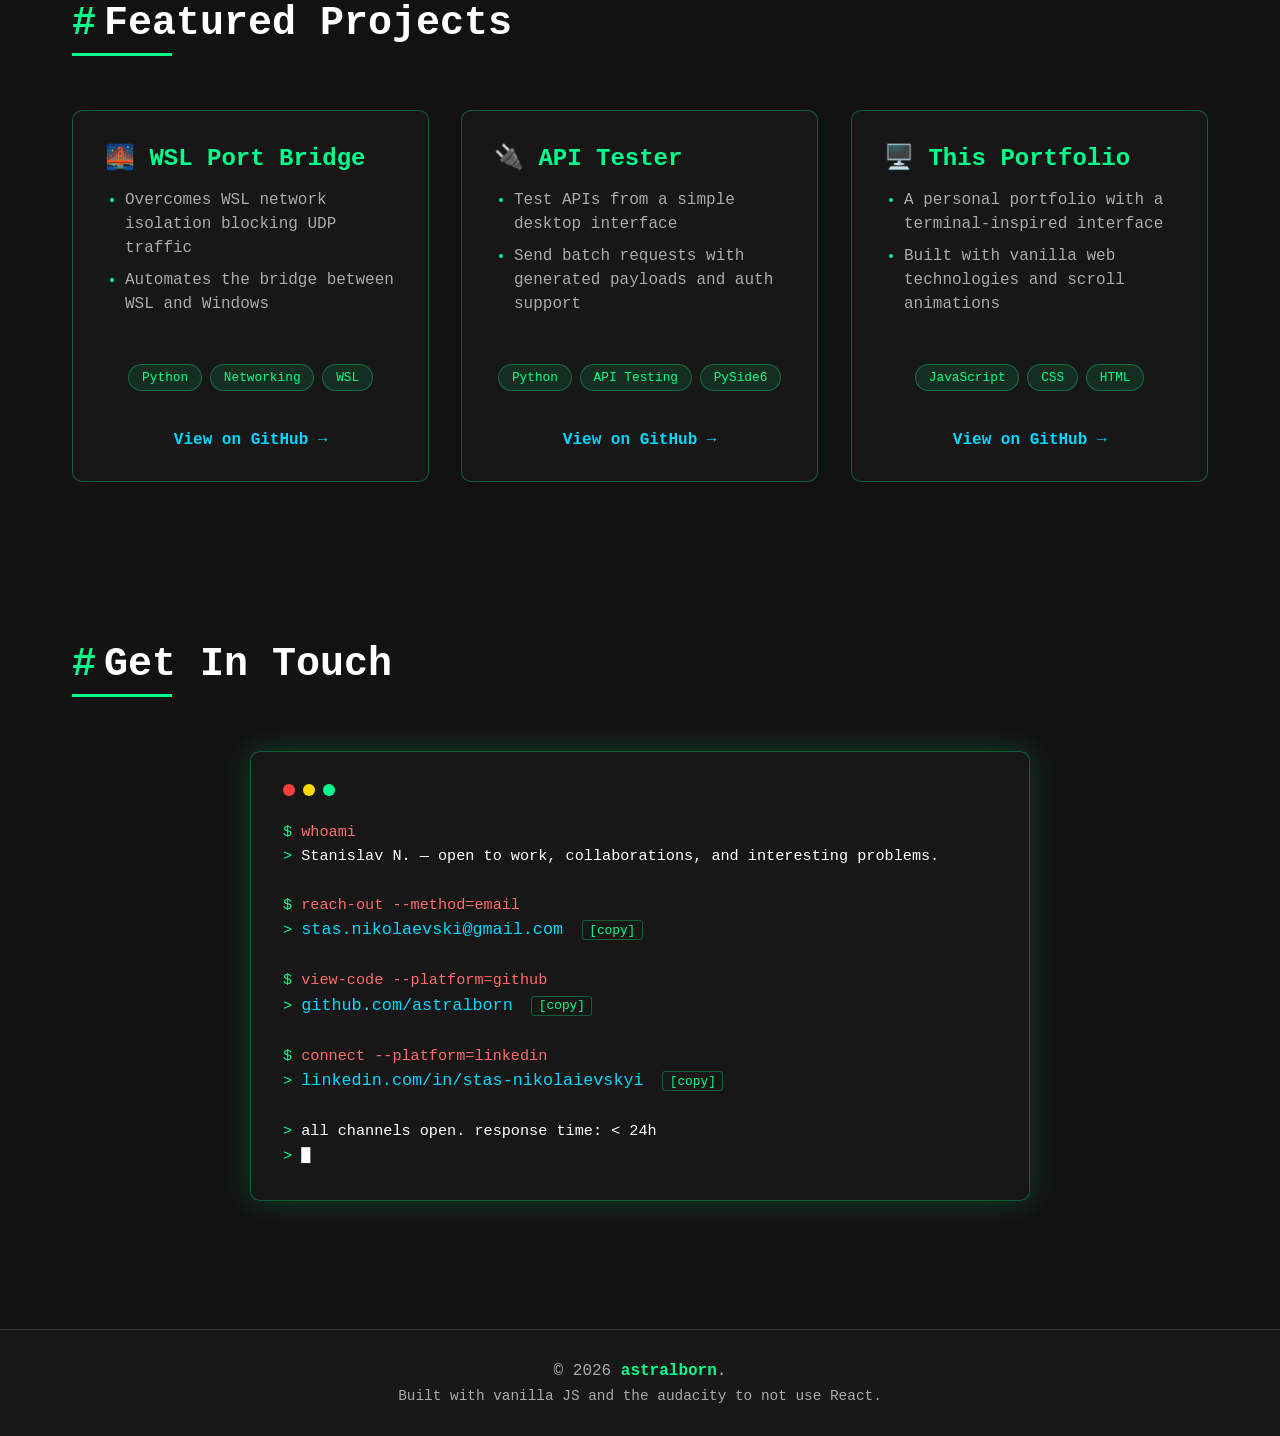
==== commit 2bbfaffd: "Revise project descriptions for clarity and detail; update CSS for responsive layout" ====
--- a/index.html
+++ b/index.html
@@ -136,8 +136,8 @@
         <div class="project-card project-card--col fade-in">
             <h3>🌉 WSL Port Bridge</h3>
             <ul class="project-highlights">
-                <li>Bridges UDP traffic between WSL and Windows</li>
-                <li>Automates setup with no manual configuration</li>
+                <li>Overcomes WSL network isolation blocking UDP traffic</li>
+                <li>Automates the bridge between WSL and Windows</li>
             </ul>
             <div class="project-card-footer">
                 <div class="blog-tags blog-tags--center">
@@ -152,8 +152,8 @@
         <div class="project-card project-card--col project-card--delay-1 fade-in">
             <h3>🔌 API Tester</h3>
             <ul class="project-highlights">
-                <li>Send single or batch requests with generated payloads</li>
-                <li>Includes logging, Digest auth, and self-signed cert support</li>
+                <li>Test APIs from a simple desktop interface</li>
+                <li>Send batch requests with generated payloads and auth support</li>
             </ul>
             <div class="project-card-footer">
                 <div class="blog-tags blog-tags--center">
@@ -168,8 +168,8 @@
         <div class="project-card project-card--col project-card--delay-2 fade-in">
             <h3>🖥️ This Portfolio</h3>
             <ul class="project-highlights">
-                <li>Terminal-inspired design with scroll animations</li>
-                <li>Built with vanilla HTML, CSS, and JavaScript</li>
+                <li>A personal portfolio with a terminal-inspired interface</li>
+                <li>Built with vanilla web technologies and scroll animations</li>
             </ul>
             <div class="project-card-footer">
                 <div class="blog-tags blog-tags--center">
--- a/src/css/main.css
+++ b/src/css/main.css
@@ -287,7 +287,13 @@
     grid-template-columns: repeat(3, 1fr);
     gap: 1.5rem;
     margin-top: 2rem;
-    max-width: 540px;
+    width: 100%;
+}
+
+.about-stats.about-stats--push {
+    width: 390px;
+    max-width: 100%;
+    align-self: flex-start;
 }
 
 .stat-item {
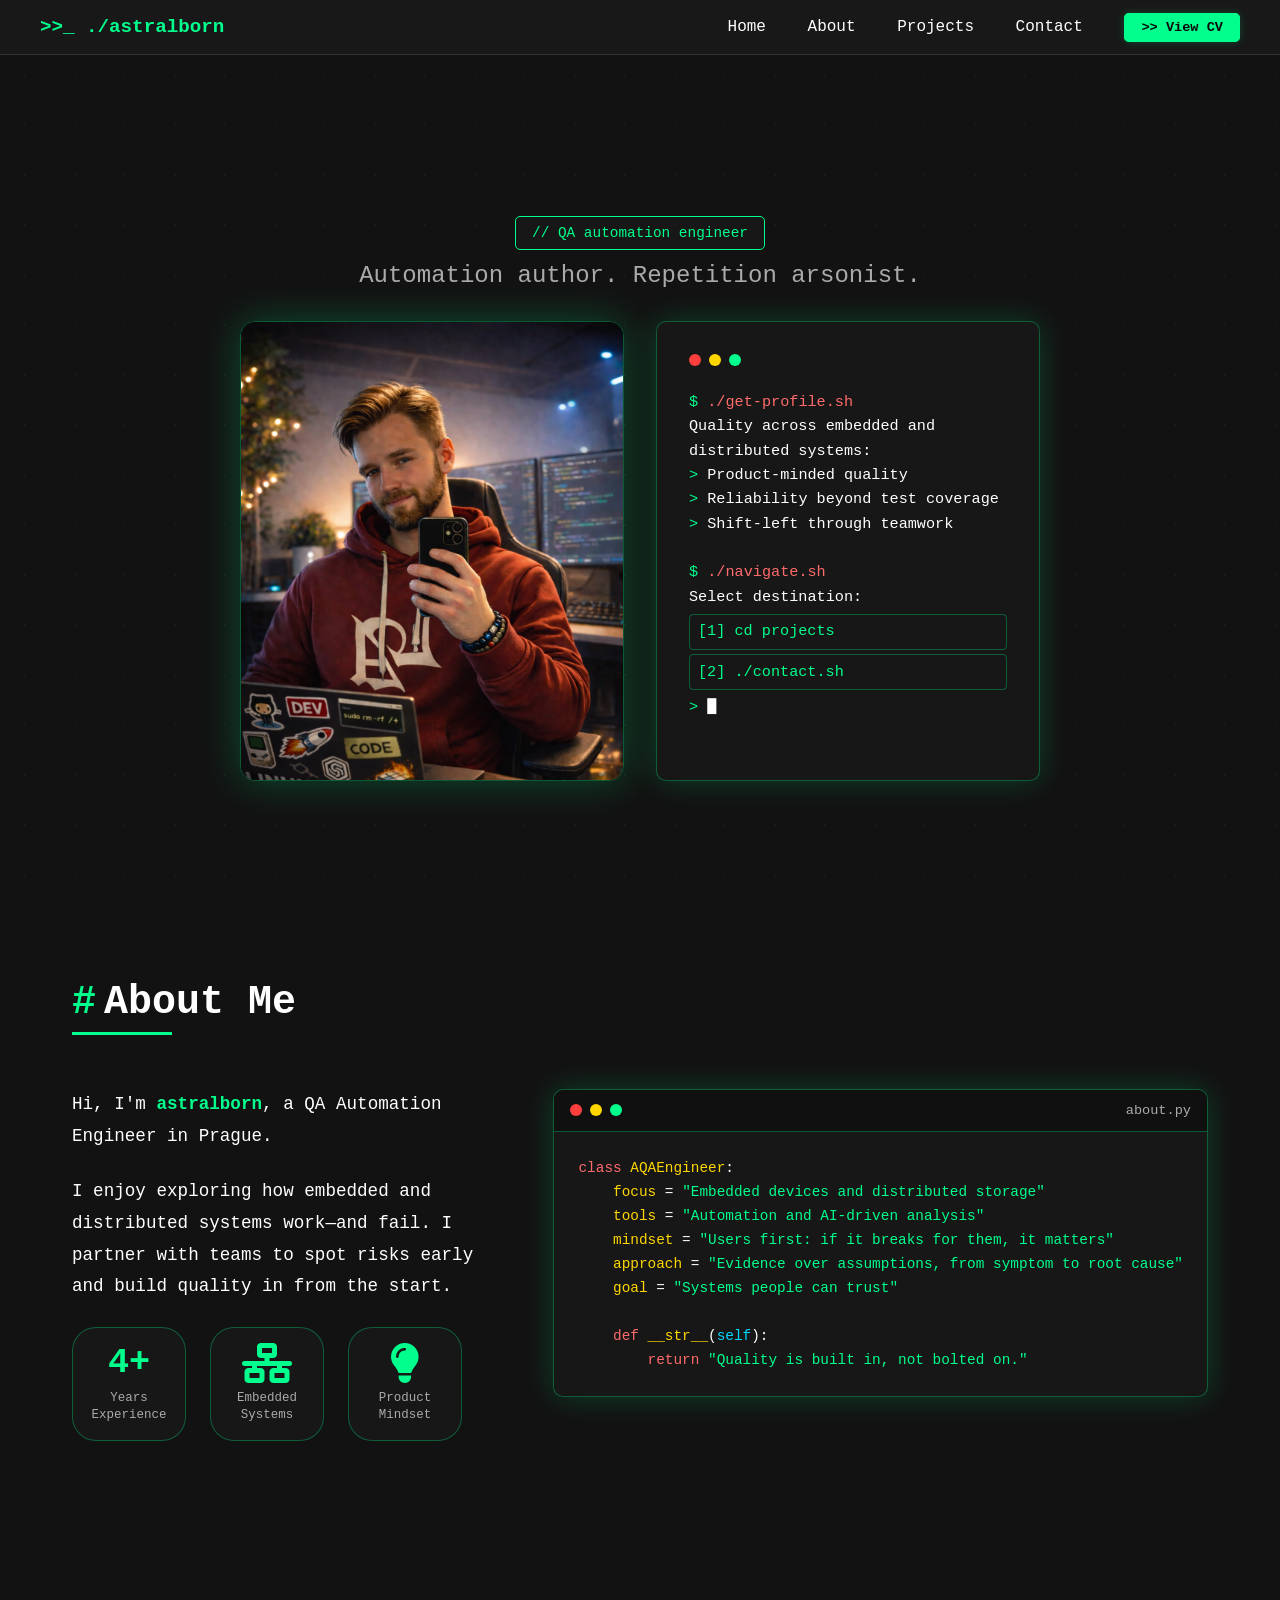
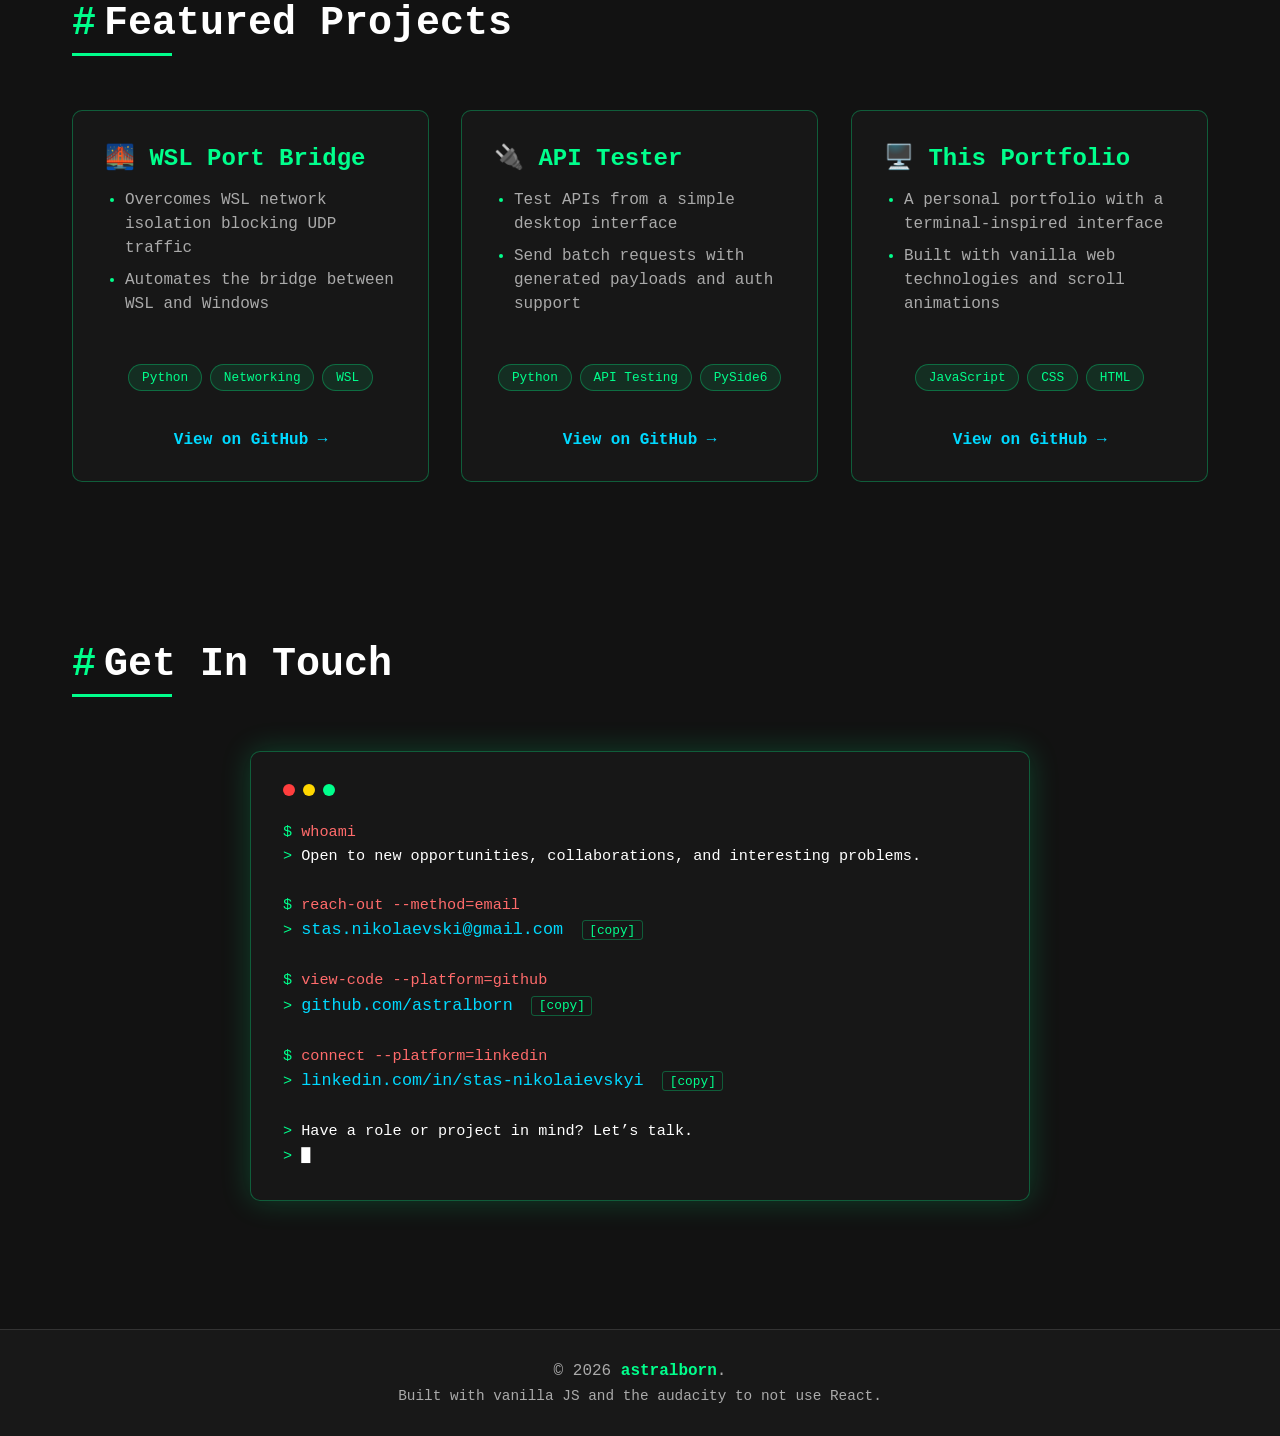
==== commit bc5e2243: "Revise contact section text for clarity and engagement; update tests accordingly" ====
--- a/index.html
+++ b/index.html
@@ -195,7 +195,7 @@
             <div class="terminal-text contact-terminal-text">
 
                 <p><span class="prompt">$</span><span class="command"> whoami</span></p>
-                <p><span class="prompt">&gt;</span> <span class="output">Stanislav N. — open to work, collaborations, and interesting problems.</span></p>
+                <p><span class="prompt">&gt;</span> <span class="output">Open to new opportunities, collaborations, and interesting problems.</span></p>
 
                 <br>
 
@@ -225,7 +225,7 @@
                 </p>
 
                 <br>
-                <p><span class="prompt">&gt;</span> <span class="output">all channels open. response time: &lt; 24h</span></p>
+                <p><span class="prompt">&gt;</span> <span class="output">Have a role or project in mind? Let’s talk.</span></p>
                 <p><span class="prompt">&gt;</span> <span class="cursor">█</span></p>
 
             </div>
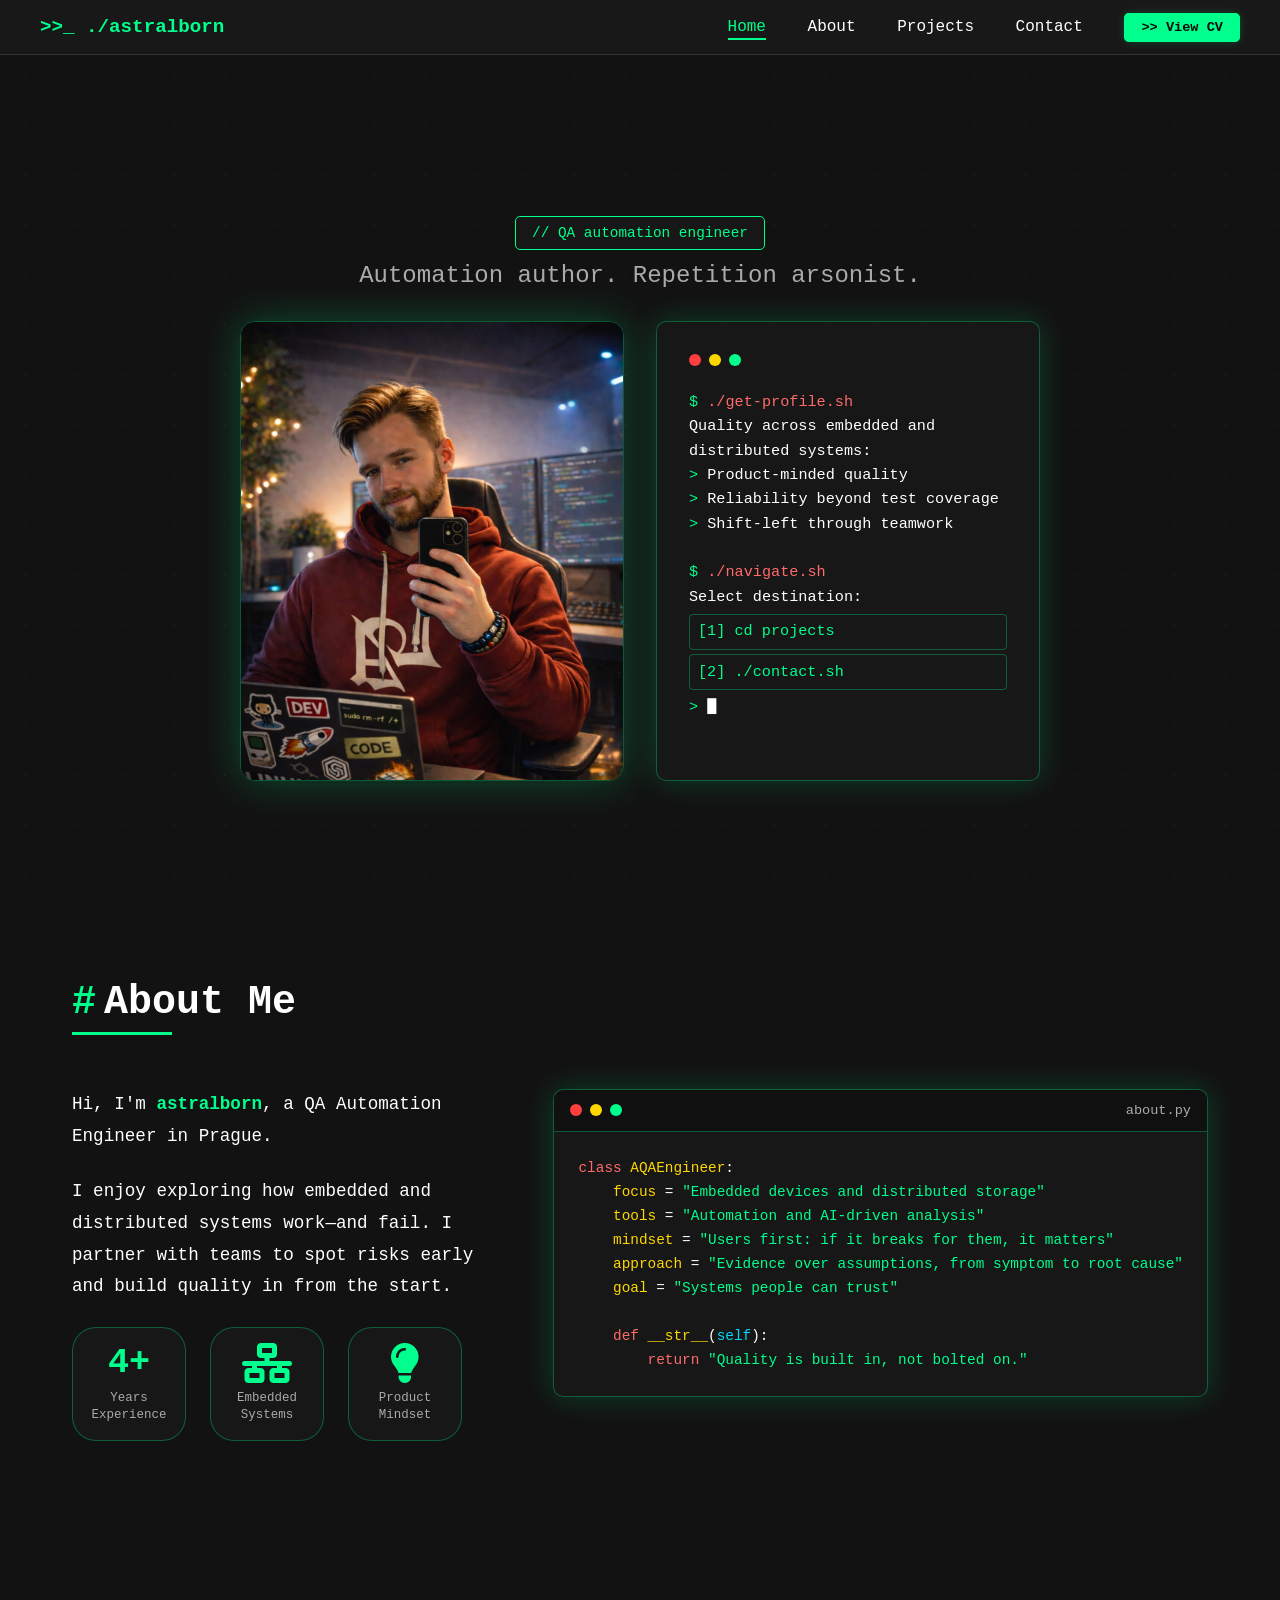
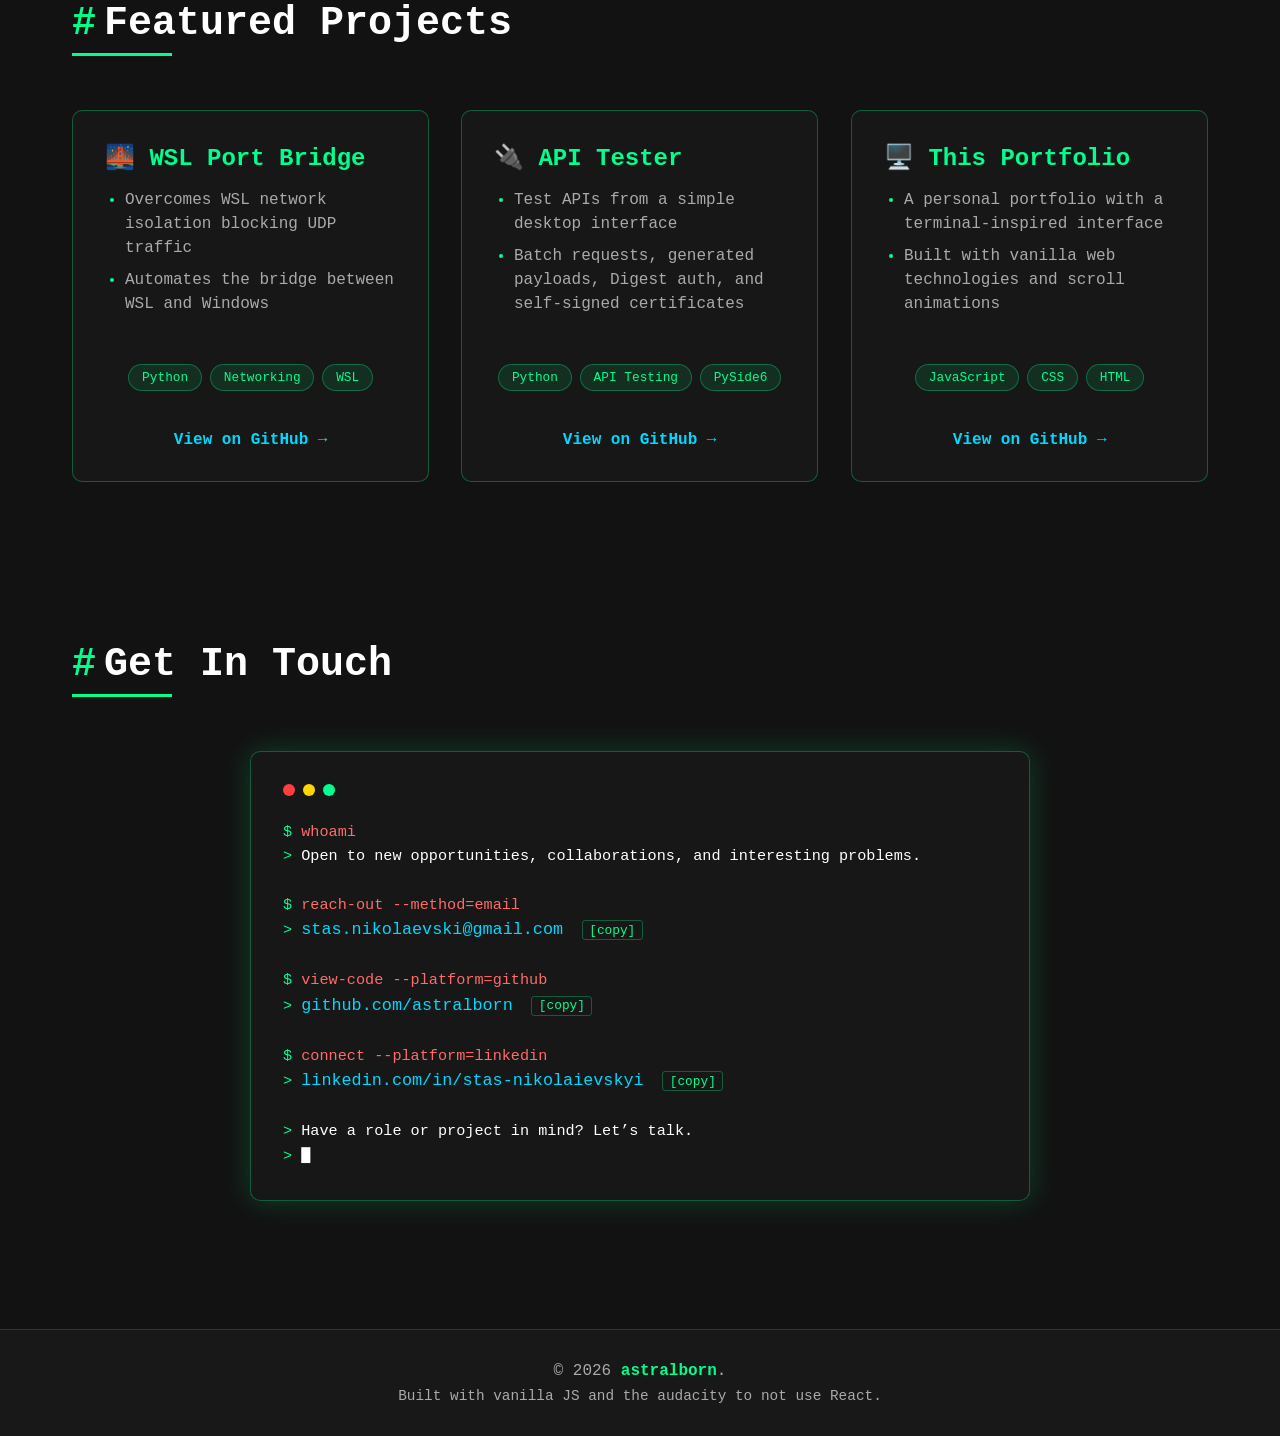
==== commit ed90061b: "Revise meta descriptions for clarity and focus on embedded systems; update favicon path and enhance " ====
--- a/index.html
+++ b/index.html
@@ -4,19 +4,19 @@
     <meta charset="UTF-8">
     <meta name="viewport" content="width=device-width, initial-scale=1.0">
     <title>astralborn | Personal Web </title>
-    <meta name="description" content="Stanislav N. — QA Automation Engineer based in Prague. Python, Pytest, Playwright, embedded systems, CI/CD.">
+    <meta name="description" content="Stanislav N. is a Prague-based quality engineer focused on embedded devices, distributed systems, and building products people can trust.">
     <meta name="author" content="astralborn">
     <link rel="icon" href="src/assets/images/favicon.svg" type="image/svg+xml">
     <meta name="theme-color" content="#121212">
 
     <meta property="og:title" content="Stanislav N. — QA Automation Engineer">
-    <meta property="og:description" content="QA Automation Engineer based in Prague. Python, Pytest, Playwright, embedded systems, CI/CD.">
+    <meta property="og:description" content="A Prague-based quality engineer focused on embedded devices, distributed systems, and building products people can trust.">
     <meta property="og:type" content="website">
     <meta property="og:url" content="https://astralborn.github.io">
     <meta property="og:image" content="https://astralborn.github.io/src/assets/images/mockup.png">
     <meta name="twitter:card" content="summary_large_image">
     <meta name="twitter:title" content="Stanislav N. — QA Automation Engineer">
-    <meta name="twitter:description" content="QA Automation Engineer based in Prague. Python, Pytest, Playwright, embedded systems, CI/CD.">
+    <meta name="twitter:description" content="A Prague-based quality engineer focused on embedded devices, distributed systems, and building products people can trust.">
     <meta name="twitter:image" content="https://astralborn.github.io/src/assets/images/mockup.png">
 
     <link rel="stylesheet" href="src/css/main.css">
@@ -28,12 +28,12 @@
 
 <nav>
     <div class="nav-content">
-        <div class="logo">&gt;&gt;_ ./astralborn <span class="logo-sign"></span></div>
-        <div class="hamburger" id="hamburger">
+        <a href="#home" class="logo">&gt;&gt;_ ./astralborn <span class="logo-sign"></span></a>
+        <button class="hamburger" id="hamburger" type="button" aria-label="Toggle navigation menu" aria-controls="navLinks" aria-expanded="false">
             <span></span>
             <span></span>
             <span></span>
-        </div>
+        </button>
         <div class="nav-links" id="navLinks">
             <a href="#home">Home</a>
             <a href="#about">About</a>
@@ -153,7 +153,7 @@
             <h3>🔌 API Tester</h3>
             <ul class="project-highlights">
                 <li>Test APIs from a simple desktop interface</li>
-                <li>Send batch requests with generated payloads and auth support</li>
+                <li>Batch requests, generated payloads, Digest auth, and self-signed certificates</li>
             </ul>
             <div class="project-card-footer">
                 <div class="blog-tags blog-tags--center">
--- a/src/css/main.css
+++ b/src/css/main.css
@@ -66,6 +66,12 @@
     font-size: 1.2rem;
     font-weight: bold;
     cursor: pointer;
+    text-decoration: none;
+}
+
+.logo:focus-visible {
+    outline: 2px solid #00FF8C;
+    outline-offset: 4px;
 }
 
 .nav-links a {
@@ -82,6 +88,14 @@
     flex-direction: column;
     cursor: pointer;
     gap: 5px;
+    padding: 0;
+    border: 0;
+    background: transparent;
+}
+
+.hamburger:focus-visible {
+    outline: 2px solid #00FF8C;
+    outline-offset: 5px;
 }
 
 .hamburger span {
@@ -473,6 +487,7 @@
         top: 60px;
         left: -100%;
         width: 100%;
+        display: flex;
         background: rgba(26, 26, 26, 0.98);
         flex-direction: column;
         padding: 2rem;
